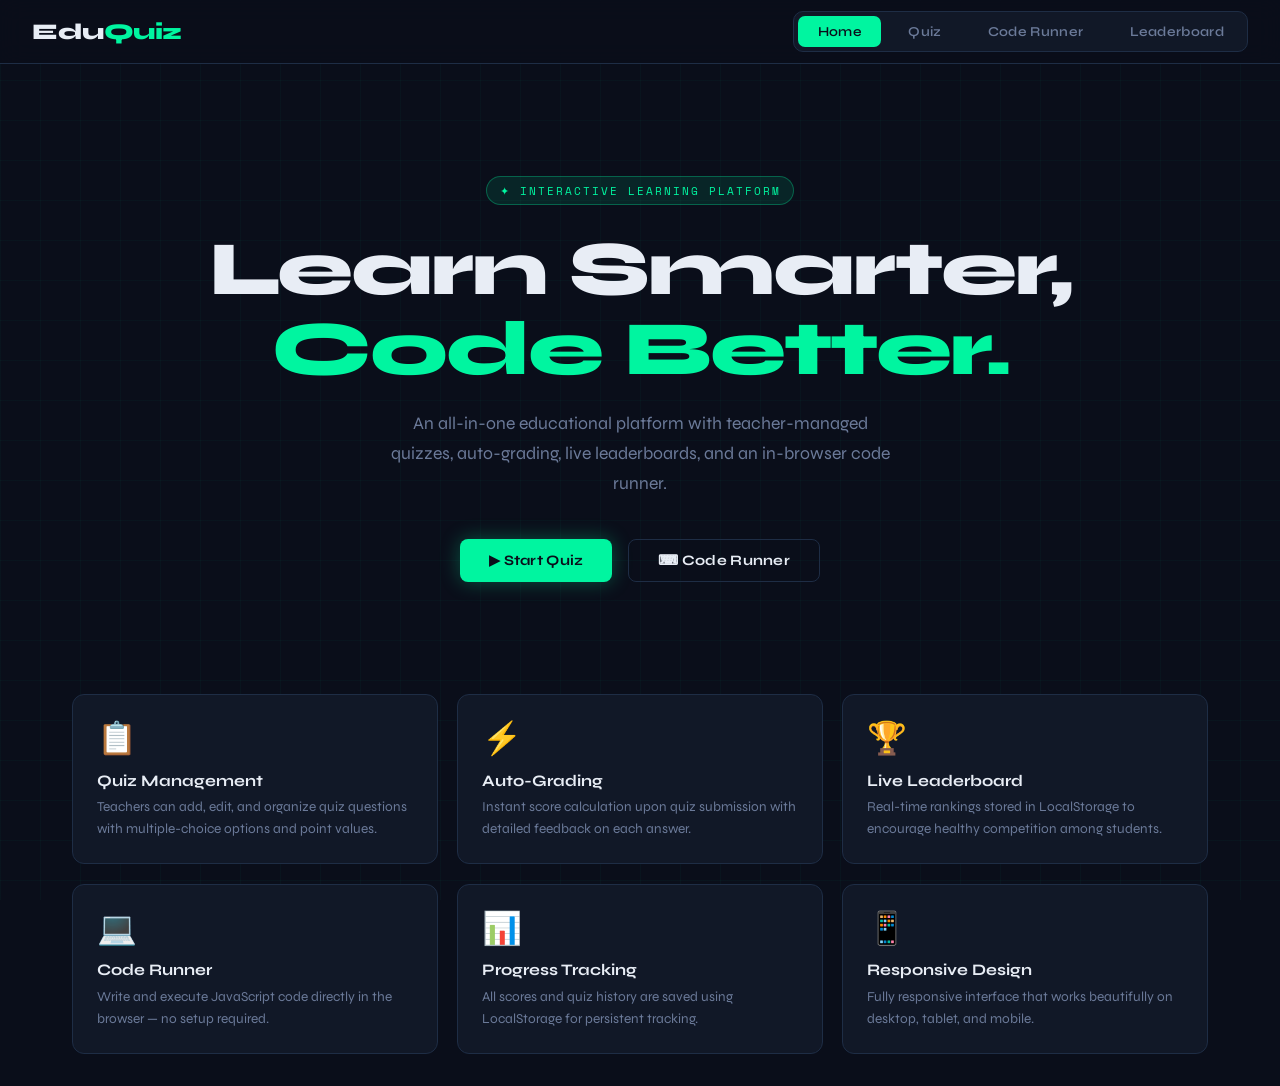
==== index.html @ ec5b60bb "Add files via upload" ====
<!DOCTYPE html>
<html lang="en">
<head>
<meta charset="UTF-8">
<meta name="viewport" content="width=device-width, initial-scale=1.0">
<title>EduQuiz — Quiz & Code Learning Platform</title>
<link href="https://fonts.googleapis.com/css2?family=Space+Mono:wght@400;700&family=Syne:wght@400;600;700;800&display=swap" rel="stylesheet">
<style>
  :root {
    --bg: #0a0e1a;
    --surface: #111827;
    --surface2: #1a2235;
    --accent: #00f5a0;
    --accent2: #00d9f5;
    --accent3: #f5a000;
    --danger: #f54b00;
    --text: #e8edf5;
    --text-muted: #6b7a99;
    --border: #1e2d45;
    --glow: 0 0 30px rgba(0,245,160,0.15);
    --radius: 12px;
  }

  * { margin: 0; padding: 0; box-sizing: border-box; }

  body {
    font-family: 'Syne', sans-serif;
    background: var(--bg);
    color: var(--text);
    min-height: 100vh;
    overflow-x: hidden;
  }

  /* ===== BACKGROUND GRID ===== */
  body::before {
    content: '';
    position: fixed;
    inset: 0;
    background-image:
      linear-gradient(rgba(0,245,160,0.03) 1px, transparent 1px),
      linear-gradient(90deg, rgba(0,245,160,0.03) 1px, transparent 1px);
    background-size: 40px 40px;
    pointer-events: none;
    z-index: 0;
  }

  /* ===== NAVBAR ===== */
  nav {
    position: sticky;
    top: 0;
    z-index: 100;
    background: rgba(10,14,26,0.9);
    backdrop-filter: blur(12px);
    border-bottom: 1px solid var(--border);
    padding: 0 2rem;
    display: flex;
    align-items: center;
    justify-content: space-between;
    height: 64px;
  }

  .logo {
    font-size: 1.4rem;
    font-weight: 800;
    letter-spacing: -0.5px;
  }
  .logo span { color: var(--accent); }

  .nav-tabs {
    display: flex;
    gap: 0.5rem;
    background: var(--surface);
    padding: 4px;
    border-radius: 10px;
    border: 1px solid var(--border);
  }

  .nav-tab {
    padding: 0.45rem 1.2rem;
    border-radius: 7px;
    border: none;
    background: transparent;
    color: var(--text-muted);
    font-family: 'Syne', sans-serif;
    font-weight: 600;
    font-size: 0.85rem;
    cursor: pointer;
    transition: all 0.2s;
    letter-spacing: 0.3px;
  }

  .nav-tab.active {
    background: var(--accent);
    color: #0a0e1a;
  }

  .nav-tab:hover:not(.active) { color: var(--text); background: var(--border); }

  /* ===== PAGES ===== */
  .page { display: none; padding: 2rem; max-width: 1200px; margin: 0 auto; position: relative; z-index: 1; }
  .page.active { display: block; }

  /* ===== HERO ===== */
  .hero {
    text-align: center;
    padding: 5rem 1rem 4rem;
  }

  .hero-badge {
    display: inline-block;
    background: rgba(0,245,160,0.1);
    border: 1px solid rgba(0,245,160,0.3);
    color: var(--accent);
    font-family: 'Space Mono', monospace;
    font-size: 0.7rem;
    padding: 0.3rem 0.8rem;
    border-radius: 20px;
    letter-spacing: 2px;
    margin-bottom: 1.5rem;
    text-transform: uppercase;
  }

  .hero h1 {
    font-size: clamp(2.5rem, 6vw, 5rem);
    font-weight: 800;
    line-height: 1.05;
    letter-spacing: -2px;
    margin-bottom: 1.2rem;
  }

  .hero h1 .line2 { color: var(--accent); }

  .hero p {
    color: var(--text-muted);
    font-size: 1.1rem;
    max-width: 520px;
    margin: 0 auto 2.5rem;
    line-height: 1.7;
  }

  .hero-buttons {
    display: flex;
    gap: 1rem;
    justify-content: center;
    flex-wrap: wrap;
  }

  .btn {
    padding: 0.75rem 1.8rem;
    border-radius: 8px;
    font-family: 'Syne', sans-serif;
    font-weight: 700;
    font-size: 0.9rem;
    cursor: pointer;
    border: none;
    transition: all 0.2s;
    letter-spacing: 0.3px;
  }

  .btn-primary {
    background: var(--accent);
    color: #0a0e1a;
    box-shadow: 0 0 20px rgba(0,245,160,0.3);
  }
  .btn-primary:hover { transform: translateY(-2px); box-shadow: 0 0 30px rgba(0,245,160,0.5); }

  .btn-outline {
    background: transparent;
    color: var(--text);
    border: 1px solid var(--border);
  }
  .btn-outline:hover { border-color: var(--accent); color: var(--accent); }

  .btn-danger {
    background: var(--danger);
    color: white;
  }
  .btn-danger:hover { opacity: 0.85; transform: translateY(-1px); }

  .btn-secondary {
    background: var(--surface2);
    color: var(--text);
    border: 1px solid var(--border);
  }
  .btn-secondary:hover { border-color: var(--accent2); color: var(--accent2); }

  /* ===== FEATURE CARDS ===== */
  .feature-grid {
    display: grid;
    grid-template-columns: repeat(auto-fit, minmax(280px, 1fr));
    gap: 1.2rem;
    margin-top: 3rem;
  }

  .feature-card {
    background: var(--surface);
    border: 1px solid var(--border);
    border-radius: var(--radius);
    padding: 1.5rem;
    transition: all 0.3s;
    position: relative;
    overflow: hidden;
  }

  .feature-card::before {
    content: '';
    position: absolute;
    top: 0; left: 0; right: 0;
    height: 2px;
    background: linear-gradient(90deg, var(--accent), var(--accent2));
    opacity: 0;
    transition: opacity 0.3s;
  }

  .feature-card:hover { border-color: rgba(0,245,160,0.3); transform: translateY(-3px); }
  .feature-card:hover::before { opacity: 1; }

  .feature-icon {
    font-size: 2rem;
    margin-bottom: 0.8rem;
    display: block;
  }

  .feature-card h3 { font-size: 1rem; font-weight: 700; margin-bottom: 0.4rem; }
  .feature-card p { color: var(--text-muted); font-size: 0.85rem; line-height: 1.6; }

  /* ===== SECTION HEADER ===== */
  .section-header {
    display: flex;
    align-items: center;
    justify-content: space-between;
    margin-bottom: 1.5rem;
    padding-bottom: 1rem;
    border-bottom: 1px solid var(--border);
    flex-wrap: gap;
    gap: 1rem;
  }

  .section-title {
    font-size: 1.5rem;
    font-weight: 800;
    letter-spacing: -0.5px;
  }
  .section-title span { color: var(--accent); }

  /* ===== QUIZ MODULE ===== */
  #quizPage { animation: fadeIn 0.3s ease; }

  .quiz-layout {
    display: grid;
    grid-template-columns: 1fr 300px;
    gap: 1.5rem;
    align-items: start;
  }

  @media (max-width: 768px) { .quiz-layout { grid-template-columns: 1fr; } }

  /* Teacher Panel */
  .panel {
    background: var(--surface);
    border: 1px solid var(--border);
    border-radius: var(--radius);
    overflow: hidden;
  }

  .panel-header {
    background: var(--surface2);
    padding: 0.9rem 1.2rem;
    border-bottom: 1px solid var(--border);
    display: flex;
    align-items: center;
    gap: 0.5rem;
    font-weight: 700;
    font-size: 0.9rem;
  }

  .panel-dot {
    width: 8px; height: 8px; border-radius: 50%;
    background: var(--accent);
    box-shadow: 0 0 8px var(--accent);
  }

  .panel-body { padding: 1.2rem; }

  .form-group { margin-bottom: 1rem; }
  .form-group label {
    display: block;
    font-size: 0.78rem;
    color: var(--text-muted);
    margin-bottom: 0.35rem;
    text-transform: uppercase;
    letter-spacing: 0.5px;
    font-weight: 700;
  }

  .form-control {
    width: 100%;
    background: var(--bg);
    border: 1px solid var(--border);
    border-radius: 8px;
    padding: 0.6rem 0.8rem;
    color: var(--text);
    font-family: 'Syne', sans-serif;
    font-size: 0.88rem;
    transition: border-color 0.2s;
    outline: none;
  }

  .form-control:focus { border-color: var(--accent); }
  .form-control::placeholder { color: var(--text-muted); }

  select.form-control { cursor: pointer; }

  .options-row {
    display: grid;
    grid-template-columns: 1fr 1fr;
    gap: 0.5rem;
    margin-bottom: 1rem;
  }

  /* Quiz Area */
  .quiz-start-screen {
    background: var(--surface);
    border: 1px solid var(--border);
    border-radius: var(--radius);
    padding: 3rem 2rem;
    text-align: center;
  }

  .quiz-start-screen h2 { font-size: 1.6rem; font-weight: 800; margin-bottom: 0.5rem; }
  .quiz-start-screen p { color: var(--text-muted); margin-bottom: 1.5rem; font-size: 0.9rem; }

  .student-setup {
    max-width: 340px;
    margin: 0 auto;
  }

  .quiz-container { display: none; }
  .quiz-container.active { display: block; }

  .quiz-progress-bar {
    background: var(--surface2);
    height: 4px;
    border-radius: 2px;
    margin-bottom: 1.5rem;
    overflow: hidden;
  }

  .quiz-progress-fill {
    height: 100%;
    background: linear-gradient(90deg, var(--accent), var(--accent2));
    transition: width 0.4s ease;
    border-radius: 2px;
  }

  .question-card {
    background: var(--surface);
    border: 1px solid var(--border);
    border-radius: var(--radius);
    padding: 1.5rem;
    margin-bottom: 1rem;
  }

  .question-meta {
    display: flex;
    justify-content: space-between;
    align-items: center;
    margin-bottom: 1rem;
  }

  .q-number {
    font-family: 'Space Mono', monospace;
    font-size: 0.75rem;
    color: var(--accent);
    background: rgba(0,245,160,0.1);
    border: 1px solid rgba(0,245,160,0.2);
    padding: 0.2rem 0.6rem;
    border-radius: 20px;
  }

  .q-points {
    font-family: 'Space Mono', monospace;
    font-size: 0.75rem;
    color: var(--accent3);
  }

  .question-text {
    font-size: 1.1rem;
    font-weight: 600;
    margin-bottom: 1.2rem;
    line-height: 1.5;
  }

  .options-list { display: flex; flex-direction: column; gap: 0.6rem; }

  .option-btn {
    display: flex;
    align-items: center;
    gap: 0.8rem;
    padding: 0.75rem 1rem;
    background: var(--bg);
    border: 1px solid var(--border);
    border-radius: 8px;
    cursor: pointer;
    transition: all 0.2s;
    text-align: left;
    width: 100%;
    color: var(--text);
    font-family: 'Syne', sans-serif;
    font-size: 0.9rem;
  }

  .option-btn:hover { border-color: var(--accent2); background: rgba(0,217,245,0.05); }
  .option-btn.selected { border-color: var(--accent); background: rgba(0,245,160,0.08); color: var(--accent); }
  .option-btn.correct { border-color: var(--accent); background: rgba(0,245,160,0.15); }
  .option-btn.wrong { border-color: var(--danger); background: rgba(245,75,0,0.1); color: var(--danger); }

  .option-letter {
    width: 26px; height: 26px;
    border-radius: 6px;
    background: var(--surface2);
    display: flex;
    align-items: center;
    justify-content: center;
    font-family: 'Space Mono', monospace;
    font-size: 0.75rem;
    font-weight: 700;
    flex-shrink: 0;
  }

  .quiz-footer {
    display: flex;
    justify-content: space-between;
    align-items: center;
    margin-top: 1.5rem;
    flex-wrap: wrap;
    gap: 0.5rem;
  }

  /* Results */
  .results-card {
    background: var(--surface);
    border: 1px solid var(--border);
    border-radius: var(--radius);
    padding: 2rem;
    text-align: center;
    display: none;
  }

  .results-card.active { display: block; }

  .score-circle {
    width: 120px; height: 120px;
    border-radius: 50%;
    border: 3px solid var(--accent);
    display: flex;
    flex-direction: column;
    align-items: center;
    justify-content: center;
    margin: 1rem auto 1.5rem;
    background: rgba(0,245,160,0.05);
    box-shadow: 0 0 30px rgba(0,245,160,0.2);
  }

  .score-number {
    font-family: 'Space Mono', monospace;
    font-size: 2rem;
    font-weight: 700;
    color: var(--accent);
  }

  .score-label { font-size: 0.7rem; color: var(--text-muted); margin-top: -4px; }

  /* ===== LEADERBOARD ===== */
  .leaderboard-table {
    width: 100%;
    border-collapse: collapse;
  }

  .leaderboard-table th {
    font-family: 'Space Mono', monospace;
    font-size: 0.7rem;
    color: var(--text-muted);
    text-transform: uppercase;
    letter-spacing: 1px;
    padding: 0.6rem 0.8rem;
    text-align: left;
    border-bottom: 1px solid var(--border);
  }

  .leaderboard-table td {
    padding: 0.7rem 0.8rem;
    font-size: 0.88rem;
    border-bottom: 1px solid rgba(30,45,69,0.5);
  }

  .leaderboard-table tr:last-child td { border-bottom: none; }
  .leaderboard-table tr:hover td { background: rgba(0,245,160,0.03); }

  .rank-badge {
    display: inline-flex;
    align-items: center;
    justify-content: center;
    width: 24px; height: 24px;
    border-radius: 6px;
    font-family: 'Space Mono', monospace;
    font-size: 0.72rem;
    font-weight: 700;
  }

  .rank-1 { background: rgba(245,160,0,0.2); color: var(--accent3); }
  .rank-2 { background: rgba(200,200,220,0.15); color: #aab; }
  .rank-3 { background: rgba(160,100,60,0.2); color: #c87; }
  .rank-other { background: var(--surface2); color: var(--text-muted); }

  .score-pill {
    background: rgba(0,245,160,0.1);
    color: var(--accent);
    font-family: 'Space Mono', monospace;
    font-size: 0.78rem;
    padding: 0.15rem 0.5rem;
    border-radius: 20px;
    border: 1px solid rgba(0,245,160,0.2);
  }

  /* ===== CODE MODULE ===== */
  #codePage { animation: fadeIn 0.3s ease; }

  .code-layout {
    display: grid;
    grid-template-columns: 1fr 1fr;
    gap: 1.2rem;
  }

  @media (max-width: 768px) { .code-layout { grid-template-columns: 1fr; } }

  .code-editor-wrap {
    position: relative;
  }

  .editor-toolbar {
    background: var(--surface2);
    border: 1px solid var(--border);
    border-bottom: none;
    border-radius: var(--radius) var(--radius) 0 0;
    padding: 0.6rem 1rem;
    display: flex;
    align-items: center;
    justify-content: space-between;
    gap: 0.5rem;
  }

  .editor-dots {
    display: flex;
    gap: 5px;
  }

  .editor-dot {
    width: 10px; height: 10px;
    border-radius: 50%;
  }
  .dot-r { background: #f54b4b; }
  .dot-y { background: #f5c842; }
  .dot-g { background: #42f57e; }

  .lang-select {
    background: var(--bg);
    border: 1px solid var(--border);
    border-radius: 6px;
    color: var(--text);
    font-family: 'Space Mono', monospace;
    font-size: 0.75rem;
    padding: 0.25rem 0.5rem;
    cursor: pointer;
    outline: none;
  }

  #codeInput {
    width: 100%;
    background: #080c18;
    border: 1px solid var(--border);
    border-top: none;
    border-radius: 0 0 var(--radius) var(--radius);
    color: #a8d8a8;
    font-family: 'Space Mono', monospace;
    font-size: 0.85rem;
    line-height: 1.7;
    padding: 1.2rem;
    resize: none;
    height: 380px;
    outline: none;
    transition: border-color 0.2s;
    tab-size: 2;
  }

  #codeInput:focus { border-color: var(--accent); }

  .output-panel {
    display: flex;
    flex-direction: column;
  }

  .output-header {
    background: var(--surface2);
    border: 1px solid var(--border);
    border-bottom: none;
    border-radius: var(--radius) var(--radius) 0 0;
    padding: 0.6rem 1rem;
    display: flex;
    align-items: center;
    justify-content: space-between;
    font-size: 0.82rem;
    font-weight: 700;
  }

  .output-status {
    font-family: 'Space Mono', monospace;
    font-size: 0.72rem;
    color: var(--text-muted);
  }

  .output-status.success { color: var(--accent); }
  .output-status.error { color: var(--danger); }

  #codeOutput {
    flex: 1;
    background: #080c18;
    border: 1px solid var(--border);
    border-top: none;
    border-radius: 0 0 var(--radius) var(--radius);
    padding: 1.2rem;
    font-family: 'Space Mono', monospace;
    font-size: 0.83rem;
    line-height: 1.7;
    color: var(--text);
    min-height: 380px;
    overflow-y: auto;
    white-space: pre-wrap;
    word-break: break-word;
  }

  .output-placeholder {
    color: var(--text-muted);
    font-style: italic;
  }

  .output-success { color: #a8d8a8; }
  .output-error { color: #f59090; }

  .code-actions {
    display: flex;
    gap: 0.7rem;
    margin-top: 1rem;
    flex-wrap: wrap;
  }

  .btn-run {
    background: linear-gradient(135deg, var(--accent), var(--accent2));
    color: #0a0e1a;
    font-weight: 700;
    padding: 0.7rem 1.5rem;
    border: none;
    border-radius: 8px;
    font-family: 'Syne', sans-serif;
    font-size: 0.9rem;
    cursor: pointer;
    transition: all 0.2s;
    display: flex;
    align-items: center;
    gap: 0.4rem;
  }
  .btn-run:hover { transform: translateY(-2px); box-shadow: 0 4px 20px rgba(0,245,160,0.3); }

  /* Snippets */
  .snippets-bar {
    display: flex;
    gap: 0.5rem;
    flex-wrap: wrap;
    margin-bottom: 1rem;
  }

  .snippet-btn {
    background: var(--surface);
    border: 1px solid var(--border);
    color: var(--text-muted);
    font-family: 'Space Mono', monospace;
    font-size: 0.72rem;
    padding: 0.3rem 0.7rem;
    border-radius: 20px;
    cursor: pointer;
    transition: all 0.2s;
  }
  .snippet-btn:hover { border-color: var(--accent2); color: var(--accent2); }

  /* ===== TOAST ===== */
  .toast {
    position: fixed;
    bottom: 1.5rem;
    right: 1.5rem;
    background: var(--surface2);
    border: 1px solid var(--border);
    border-radius: 10px;
    padding: 0.8rem 1.2rem;
    font-size: 0.88rem;
    z-index: 999;
    transform: translateY(80px);
    opacity: 0;
    transition: all 0.3s;
    display: flex;
    align-items: center;
    gap: 0.5rem;
    max-width: 320px;
  }

  .toast.show { transform: translateY(0); opacity: 1; }
  .toast.success { border-color: var(--accent); }
  .toast.error { border-color: var(--danger); }

  /* ===== EMPTY STATE ===== */
  .empty-state {
    text-align: center;
    padding: 2.5rem 1rem;
    color: var(--text-muted);
  }
  .empty-state .emoji { font-size: 2.5rem; margin-bottom: 0.5rem; display: block; }
  .empty-state p { font-size: 0.88rem; }

  /* ===== ANIMATIONS ===== */
  @keyframes fadeIn {
    from { opacity: 0; transform: translateY(10px); }
    to { opacity: 1; transform: translateY(0); }
  }

  @keyframes pulse-glow {
    0%, 100% { box-shadow: 0 0 10px rgba(0,245,160,0.2); }
    50% { box-shadow: 0 0 25px rgba(0,245,160,0.5); }
  }

  .pulse { animation: pulse-glow 2s ease-in-out infinite; }

  /* ===== SCROLLBAR ===== */
  ::-webkit-scrollbar { width: 5px; height: 5px; }
  ::-webkit-scrollbar-track { background: var(--bg); }
  ::-webkit-scrollbar-thumb { background: var(--border); border-radius: 3px; }
  ::-webkit-scrollbar-thumb:hover { background: var(--text-muted); }

  /* Utility */
  .mt-1 { margin-top: 0.5rem; }
  .mt-2 { margin-top: 1rem; }
  .full-width { width: 100%; }
  .text-muted { color: var(--text-muted); font-size: 0.85rem; }
  .tag {
    display: inline-block;
    background: rgba(0,245,160,0.1);
    border: 1px solid rgba(0,245,160,0.2);
    color: var(--accent);
    font-size: 0.72rem;
    padding: 0.1rem 0.5rem;
    border-radius: 4px;
    font-family: 'Space Mono', monospace;
  }
</style>
</head>
<body>

<!-- NAVBAR -->
<nav>
  <div class="logo">Edu<span>Quiz</span></div>
  <div class="nav-tabs">
    <button class="nav-tab active" onclick="showPage('home')">Home</button>
    <button class="nav-tab" onclick="showPage('quiz')">Quiz</button>
    <button class="nav-tab" onclick="showPage('code')">Code Runner</button>
    <button class="nav-tab" onclick="showPage('leaderboard')">Leaderboard</button>
  </div>
</nav>

<!-- HOME PAGE -->
<div id="homePage" class="page active">
  <div class="hero">
    <div class="hero-badge">✦ Interactive Learning Platform</div>
    <h1>
      Learn Smarter,<br>
      <span class="line2">Code Better.</span>
    </h1>
    <p>An all-in-one educational platform with teacher-managed quizzes, auto-grading, live leaderboards, and an in-browser code runner.</p>
    <div class="hero-buttons">
      <button class="btn btn-primary" onclick="showPage('quiz')">▶ Start Quiz</button>
      <button class="btn btn-outline" onclick="showPage('code')">⌨ Code Runner</button>
    </div>
  </div>

  <div class="feature-grid">
    <div class="feature-card">
      <span class="feature-icon">📋</span>
      <h3>Quiz Management</h3>
      <p>Teachers can add, edit, and organize quiz questions with multiple-choice options and point values.</p>
    </div>
    <div class="feature-card">
      <span class="feature-icon">⚡</span>
      <h3>Auto-Grading</h3>
      <p>Instant score calculation upon quiz submission with detailed feedback on each answer.</p>
    </div>
    <div class="feature-card">
      <span class="feature-icon">🏆</span>
      <h3>Live Leaderboard</h3>
      <p>Real-time rankings stored in LocalStorage to encourage healthy competition among students.</p>
    </div>
    <div class="feature-card">
      <span class="feature-icon">💻</span>
      <h3>Code Runner</h3>
      <p>Write and execute JavaScript code directly in the browser — no setup required.</p>
    </div>
    <div class="feature-card">
      <span class="feature-icon">📊</span>
      <h3>Progress Tracking</h3>
      <p>All scores and quiz history are saved using LocalStorage for persistent tracking.</p>
    </div>
    <div class="feature-card">
      <span class="feature-icon">📱</span>
      <h3>Responsive Design</h3>
      <p>Fully responsive interface that works beautifully on desktop, tablet, and mobile.</p>
    </div>
  </div>
</div>

<!-- QUIZ PAGE -->
<div id="quizPage" class="page">
  <div class="section-header">
    <div class="section-title">Quiz <span>Module</span></div>
    <span class="tag" id="questionCountTag">0 questions</span>
  </div>

  <div class="quiz-layout">
    <!-- Left: Quiz Area -->
    <div>
      <!-- Start Screen -->
      <div class="quiz-start-screen" id="quizStartScreen">
        <div style="font-size:3rem;margin-bottom:1rem;">🎯</div>
        <h2>Ready to Test Your Knowledge?</h2>
        <p>Enter your name and start the quiz. Your score will be saved to the leaderboard.</p>
        <div class="student-setup">
          <div class="form-group">
            <label>Your Name</label>
            <input type="text" class="form-control" id="studentName" placeholder="Enter your name...">
          </div>
          <button class="btn btn-primary full-width" onclick="startQuiz()">Start Quiz</button>
          <p class="text-muted mt-1" id="noQuestionsMsg" style="display:none;color:#f59090">⚠ No questions yet. Add some questions first!</p>
        </div>
      </div>

      <!-- Quiz Area -->
      <div class="quiz-container" id="quizContainer">
        <div class="quiz-progress-bar">
          <div class="quiz-progress-fill" id="progressFill" style="width:0%"></div>
        </div>
        <div id="questionsArea"></div>
        <div class="quiz-footer">
          <span class="text-muted" id="quizCounterText">Question 1 of 1</span>
          <div style="display:flex;gap:0.5rem">
            <button class="btn btn-secondary" onclick="prevQuestion()" id="prevBtn" style="display:none">← Prev</button>
            <button class="btn btn-primary" onclick="nextQuestion()" id="nextBtn">Next →</button>
            <button class="btn btn-primary" onclick="submitQuiz()" id="submitBtn" style="display:none">Submit Quiz ✓</button>
          </div>
        </div>
      </div>

      <!-- Results -->
      <div class="results-card" id="resultsCard">
        <div style="font-size:2rem;margin-bottom:0.5rem">🎉</div>
        <h2 style="font-size:1.4rem;font-weight:800;margin-bottom:0.3rem">Quiz Completed!</h2>
        <p class="text-muted" id="resultStudentName"></p>
        <div class="score-circle pulse">
          <span class="score-number" id="scorePercent">0%</span>
          <span class="score-label">SCORE</span>
        </div>
        <p id="scoreDetail" style="font-size:0.95rem;margin-bottom:1.5rem;color:var(--text-muted)"></p>
        <p id="scoreFeedback" style="font-weight:700;margin-bottom:1.5rem;font-size:1rem"></p>
        <div style="display:flex;gap:0.7rem;justify-content:center;flex-wrap:wrap">
          <button class="btn btn-primary" onclick="retakeQuiz()">Retake Quiz</button>
          <button class="btn btn-outline" onclick="showPage('leaderboard')">View Leaderboard</button>
        </div>
      </div>
    </div>

    <!-- Right: Teacher Panel -->
    <div>
      <div class="panel">
        <div class="panel-header">
          <div class="panel-dot"></div>
          Teacher Panel
        </div>
        <div class="panel-body">
          <div class="form-group">
            <label>Question</label>
            <textarea class="form-control" id="questionInput" rows="3" placeholder="Type your question here..."></textarea>
          </div>
          <div class="options-row">
            <div class="form-group" style="margin-bottom:0">
              <label>Option A</label>
              <input type="text" class="form-control" id="optA" placeholder="Option A">
            </div>
            <div class="form-group" style="margin-bottom:0">
              <label>Option B</label>
              <input type="text" class="form-control" id="optB" placeholder="Option B">
            </div>
            <div class="form-group" style="margin-bottom:0">
              <label>Option C</label>
              <input type="text" class="form-control" id="optC" placeholder="Option C">
            </div>
            <div class="form-group" style="margin-bottom:0">
              <label>Option D</label>
              <input type="text" class="form-control" id="optD" placeholder="Option D">
            </div>
          </div>
          <div class="form-group">
            <label>Correct Answer</label>
            <select class="form-control" id="correctAns">
              <option value="A">A</option>
              <option value="B">B</option>
              <option value="C">C</option>
              <option value="D">D</option>
            </select>
          </div>
          <div class="form-group">
            <label>Points</label>
            <input type="number" class="form-control" id="pointsInput" value="10" min="1" max="100">
          </div>
          <button class="btn btn-primary full-width" onclick="addQuestion()">+ Add Question</button>

          <!-- Questions List -->
          <div id="questionsList" class="mt-2"></div>
        </div>
      </div>
    </div>
  </div>
</div>

<!-- CODE PAGE -->
<div id="codePage" class="page">
  <div class="section-header">
    <div class="section-title">Code <span>Runner</span></div>
    <span class="tag">JavaScript</span>
  </div>

  <div class="snippets-bar">
    <span style="font-size:0.75rem;color:var(--text-muted);margin-right:0.3rem;align-self:center">Quick Start:</span>
    <button class="snippet-btn" onclick="loadSnippet('hello')">Hello World</button>
    <button class="snippet-btn" onclick="loadSnippet('loop')">For Loop</button>
    <button class="snippet-btn" onclick="loadSnippet('array')">Array Methods</button>
    <button class="snippet-btn" onclick="loadSnippet('function')">Functions</button>
    <button class="snippet-btn" onclick="loadSnippet('object')">Objects</button>
    <button class="snippet-btn" onclick="loadSnippet('class')">Classes</button>
  </div>

  <div class="code-layout">
    <!-- Editor -->
    <div class="code-editor-wrap">
      <div class="editor-toolbar">
        <div class="editor-dots">
          <div class="editor-dot dot-r"></div>
          <div class="editor-dot dot-y"></div>
          <div class="editor-dot dot-g"></div>
        </div>
        <span style="font-family:'Space Mono',monospace;font-size:0.75rem;color:var(--text-muted)">script.js</span>
        <select class="lang-select" id="langSelect">
          <option value="js">JavaScript</option>
        </select>
      </div>
      <textarea id="codeInput" spellcheck="false" placeholder="// Write your JavaScript code here...
// Use console.log() to print output

console.log('Hello, World!');"></textarea>
      <div class="code-actions">
        <button class="btn-run" onclick="runCode()">
          ▶ Run Code
        </button>
        <button class="btn btn-secondary" onclick="clearCode()">Clear</button>
        <button class="btn btn-secondary" onclick="clearOutput()">Clear Output</button>
      </div>
    </div>

    <!-- Output -->
    <div class="output-panel">
      <div class="output-header">
        <span>Output</span>
        <span class="output-status" id="outputStatus">Ready</span>
      </div>
      <div id="codeOutput">
        <span class="output-placeholder">// Output will appear here after you click "Run Code"</span>
      </div>
    </div>
  </div>
</div>

<!-- LEADERBOARD PAGE -->
<div id="leaderboardPage" class="page">
  <div class="section-header">
    <div class="section-title">🏆 Leader<span>board</span></div>
    <button class="btn btn-danger" onclick="clearLeaderboard()" style="font-size:0.8rem;padding:0.4rem 0.9rem">Clear All</button>
  </div>

  <div class="panel">
    <div class="panel-header">
      <div class="panel-dot" style="background:var(--accent3);box-shadow:0 0 8px var(--accent3)"></div>
      Top Scores — All Time
    </div>
    <div class="panel-body" style="padding:0">
      <div id="leaderboardBody"></div>
    </div>
  </div>
</div>

<!-- TOAST -->
<div class="toast" id="toast"></div>

<script>
// ============================================================
//  STATE
// ============================================================
let questions = JSON.parse(localStorage.getItem('eq_questions') || '[]');
let leaderboard = JSON.parse(localStorage.getItem('eq_leaderboard') || '[]');
let currentQ = 0;
let userAnswers = {};
let quizStarted = false;
let studentName = '';

// ============================================================
//  NAVIGATION
// ============================================================
function showPage(page) {
  document.querySelectorAll('.page').forEach(p => p.classList.remove('active'));
  document.querySelectorAll('.nav-tab').forEach(t => t.classList.remove('active'));
  document.getElementById(page + 'Page').classList.add('active');
  const tabs = ['home','quiz','code','leaderboard'];
  const idx = tabs.indexOf(page);
  document.querySelectorAll('.nav-tab')[idx]?.classList.add('active');
  if (page === 'leaderboard') renderLeaderboard();
  if (page === 'quiz') renderQuestionsList();
}

// ============================================================
//  QUIZ - TEACHER
// ============================================================
function addQuestion() {
  const q = document.getElementById('questionInput').value.trim();
  const a = document.getElementById('optA').value.trim();
  const b = document.getElementById('optB').value.trim();
  const c = document.getElementById('optC').value.trim();
  const d = document.getElementById('optD').value.trim();
  const correct = document.getElementById('correctAns').value;
  const points = parseInt(document.getElementById('pointsInput').value) || 10;

  if (!q || !a || !b || !c || !d) { showToast('⚠ Please fill in all fields', 'error'); return; }

  const question = { id: Date.now(), q, options: { A:a, B:b, C:c, D:d }, correct, points };
  questions.push(question);
  saveQuestions();
  renderQuestionsList();
  clearTeacherForm();
  showToast('✓ Question added successfully!', 'success');
}

function deleteQuestion(id) {
  questions = questions.filter(q => q.id !== id);
  saveQuestions();
  renderQuestionsList();
  showToast('Question removed', 'error');
}

function saveQuestions() {
  localStorage.setItem('eq_questions', JSON.stringify(questions));
  document.getElementById('questionCountTag').textContent = questions.length + ' question' + (questions.length !== 1 ? 's' : '');
}

function clearTeacherForm() {
  ['questionInput','optA','optB','optC','optD'].forEach(id => document.getElementById(id).value = '');
  document.getElementById('pointsInput').value = '10';
}

function renderQuestionsList() {
  const el = document.getElementById('questionsList');
  document.getElementById('questionCountTag').textContent = questions.length + ' question' + (questions.length !== 1 ? 's' : '');
  if (!questions.length) {
    el.innerHTML = '<div class="empty-state"><span class="emoji">📝</span><p>No questions yet</p></div>';
    return;
  }
  el.innerHTML = questions.map((q, i) => `
    <div style="background:var(--bg);border:1px solid var(--border);border-radius:8px;padding:0.7rem 0.9rem;margin-top:0.5rem;display:flex;justify-content:space-between;align-items:flex-start;gap:0.5rem">
      <div style="flex:1;min-width:0">
        <div style="font-size:0.78rem;color:var(--accent);font-family:'Space Mono',monospace;margin-bottom:0.2rem">Q${i+1} • ${q.points}pts</div>
        <div style="font-size:0.83rem;white-space:nowrap;overflow:hidden;text-overflow:ellipsis">${q.q}</div>
        <div style="font-size:0.72rem;color:var(--text-muted);margin-top:0.2rem">Correct: ${q.options[q.correct]} (${q.correct})</div>
      </div>
      <button onclick="deleteQuestion(${q.id})" style="background:rgba(245,75,0,0.15);border:1px solid rgba(245,75,0,0.3);color:var(--danger);border-radius:6px;padding:0.2rem 0.5rem;cursor:pointer;font-size:0.75rem;flex-shrink:0">✕</button>
    </div>
  `).join('');
}

// ============================================================
//  QUIZ - STUDENT
// ============================================================
function startQuiz() {
  const name = document.getElementById('studentName').value.trim();
  if (!name) { showToast('Please enter your name', 'error'); return; }
  if (!questions.length) {
    document.getElementById('noQuestionsMsg').style.display = 'block';
    return;
  }
  studentName = name;
  currentQ = 0;
  userAnswers = {};
  document.getElementById('quizStartScreen').style.display = 'none';
  document.getElementById('quizContainer').classList.add('active');
  document.getElementById('resultsCard').classList.remove('active');
  renderQuestion();
}

function renderQuestion() {
  const q = questions[currentQ];
  const total = questions.length;
  const pct = ((currentQ + 1) / total) * 100;
  document.getElementById('progressFill').style.width = pct + '%';
  document.getElementById('quizCounterText').textContent = `Question ${currentQ + 1} of ${total}`;

  document.getElementById('prevBtn').style.display = currentQ > 0 ? 'inline-flex' : 'none';
  document.getElementById('nextBtn').style.display = currentQ < total - 1 ? 'inline-flex' : 'none';
  document.getElementById('submitBtn').style.display = currentQ === total - 1 ? 'inline-flex' : 'none';

  const letters = ['A','B','C','D'];
  document.getElementById('questionsArea').innerHTML = `
    <div class="question-card">
      <div class="question-meta">
        <span class="q-number">Q${currentQ + 1}</span>
        <span class="q-points">${q.points} pts</span>
      </div>
      <div class="question-text">${q.q}</div>
      <div class="options-list">
        ${letters.map(l => `
          <button class="option-btn ${userAnswers[currentQ] === l ? 'selected' : ''}"
            onclick="selectAnswer('${l}')">
            <span class="option-letter">${l}</span>
            ${q.options[l]}
          </button>
        `).join('')}
      </div>
    </div>
  `;
}

function selectAnswer(letter) {
  userAnswers[currentQ] = letter;
  renderQuestion();
}

function nextQuestion() {
  if (currentQ < questions.length - 1) { currentQ++; renderQuestion(); }
}

function prevQuestion() {
  if (currentQ > 0) { currentQ--; renderQuestion(); }
}

function submitQuiz() {
  let score = 0;
  let totalPoints = 0;
  let correct = 0;

  questions.forEach((q, i) => {
    totalPoints += q.points;
    if (userAnswers[i] === q.correct) { score += q.points; correct++; }
  });

  const pct = totalPoints > 0 ? Math.round((score / totalPoints) * 100) : 0;

  // Save to leaderboard
  const entry = { name: studentName, score, totalPoints, percent: pct, correct, total: questions.length, date: new Date().toLocaleDateString() };
  leaderboard.push(entry);
  leaderboard.sort((a, b) => b.percent - a.percent);
  localStorage.setItem('eq_leaderboard', JSON.stringify(leaderboard));

  // Show results
  document.getElementById('quizContainer').classList.remove('active');
  document.getElementById('resultsCard').classList.add('active');
  document.getElementById('scorePercent').textContent = pct + '%';
  document.getElementById('resultStudentName').textContent = studentName + '\'s Result';
  document.getElementById('scoreDetail').textContent = `${correct} / ${questions.length} correct • ${score} / ${totalPoints} points`;
  document.getElementById('scoreFeedback').textContent = pct >= 80 ? '🎉 Excellent work!' : pct >= 60 ? '👍 Good job!' : pct >= 40 ? '💪 Keep practicing!' : '📚 Study more and retry!';
  document.getElementById('scoreFeedback').style.color = pct >= 80 ? 'var(--accent)' : pct >= 60 ? 'var(--accent2)' : pct >= 40 ? 'var(--accent3)' : 'var(--danger)';
}

function retakeQuiz() {
  document.getElementById('quizStartScreen').style.display = 'block';
  document.getElementById('quizContainer').classList.remove('active');
  document.getElementById('resultsCard').classList.remove('active');
  document.getElementById('studentName').value = '';
}

//  LEADERBOARD ka code
function renderLeaderboard() {
  const el = document.getElementById('leaderboardBody');
  if (!leaderboard.length) {
    el.innerHTML = '<div class="empty-state"><span class="emoji">🏆</span><p>No scores yet. Take a quiz first!</p></div>';
    return;
  }
  el.innerHTML = `
    <table class="leaderboard-table">
      <thead>
        <tr>
          <th>#</th>
          <th>Student</th>
          <th>Score</th>
          <th>Points</th>
          <th>Date</th>
        </tr>
      </thead>
      <tbody>
        ${leaderboard.map((e, i) => `
          <tr>
            <td><span class="rank-badge ${i < 3 ? 'rank-' + (i+1) : 'rank-other'}">${i+1}</span></td>
            <td><strong>${e.name}</strong></td>
            <td><span class="score-pill">${e.percent}%</span></td>
            <td style="color:var(--text-muted);font-family:'Space Mono',monospace;font-size:0.8rem">${e.correct}/${e.total} correct</td>
            <td style="color:var(--text-muted);font-size:0.8rem">${e.date}</td>
          </tr>
        `).join('')}
      </tbody>
    </table>
  `;
}

function clearLeaderboard() {
  if (!confirm('Clear all leaderboard data?')) return;
  leaderboard = [];
  localStorage.removeItem('eq_leaderboard');
  renderLeaderboard();
  showToast('Leaderboard cleared', 'error');
}

//  CODE RUNNER
const snippets = {
  hello: `// Hello World Example\nconsole.log("Hello, World!");\nconsole.log("Welcome to EduQuiz Code Runner!");`,
  loop: `// For Loop Example\nfor (let i = 1; i <= 5; i++) {\n  console.log("Iteration: " + i);\n}\n\n// While Loop\nlet n = 10;\nwhile (n > 0) {\n  console.log("Countdown: " + n);\n  n -= 3;\n}`,
  array: `// Array Methods\nconst fruits = ["Apple", "Banana", "Mango", "Orange"];\n\nconsole.log("Original:", fruits);\nconsole.log("Length:", fruits.length);\n\n// map\nconst upper = fruits.map(f => f.toUpperCase());\nconsole.log("Uppercase:", upper);\n\n// filter\nconst long = fruits.filter(f => f.length > 5);\nconsole.log("Long names:", long);\n\n// find\nconst found = fruits.find(f => f.startsWith("M"));\nconsole.log("Starts with M:", found);`,
  function: `// Functions in JavaScript\n\n// Regular function\nfunction greet(name) {\n  return "Hello, " + name + "!";\n}\n\n// Arrow function\nconst add = (a, b) => a + b;\n\n// Function with default param\nconst power = (base, exp = 2) => Math.pow(base, exp);\n\nconsole.log(greet("Student"));\nconsole.log("3 + 7 =", add(3, 7));\nconsole.log("5^3 =", power(5, 3));\nconsole.log("4^2 =", power(4));`,
  object: `// Objects in JavaScript\n\nconst student = {\n  name: "Ali",\n  age: 21,\n  university: "Riphah International",\n  skills: ["HTML", "CSS", "JavaScript"],\n  greet() {\n    return \`Hi, I'm \${this.name} from \${this.university}\`;\n  }\n};\n\nconsole.log(student.name);\nconsole.log(student.skills);\nconsole.log(student.greet());\n\n// Object destructuring\nconst { name, age } = student;\nconsole.log(\`\${name} is \${age} years old\`);`,
  class: `// Classes in JavaScript\n\nclass Animal {\n  constructor(name, sound) {\n    this.name = name;\n    this.sound = sound;\n  }\n\n  speak() {\n    return \`\${this.name} says \${this.sound}!\`;\n  }\n}\n\nclass Dog extends Animal {\n  constructor(name) {\n    super(name, "Woof");\n  }\n\n  fetch(item) {\n    return \`\${this.name} fetched the \${item}!\`;\n  }\n}\n\nconst dog = new Dog("Buddy");\nconsole.log(dog.speak());\nconsole.log(dog.fetch("ball"));`
};

function loadSnippet(key) {
  document.getElementById('codeInput').value = snippets[key];
}

function runCode() {
  const code = document.getElementById('codeInput').value;
  const outputEl = document.getElementById('codeOutput');
  const statusEl = document.getElementById('outputStatus');
  const logs = [];
  const origConsole = { log: console.log, error: console.error, warn: console.warn };

  // Capture console output
  const capture = (...args) => logs.push(args.map(a => {
    if (typeof a === 'object' && a !== null) {
      try { return JSON.stringify(a, null, 2); } catch { return String(a); }
    }
    return String(a);
  }).join(' '));

  console.log = capture;
  console.warn = capture;
  console.error = capture;

  try {
    const fn = new Function(code);
    fn();
    console.log = origConsole.log;
    console.warn = origConsole.warn;
    console.error = origConsole.error;

    if (logs.length === 0) {
      outputEl.innerHTML = '<span class="output-success">// Code executed successfully (no output)</span>';
    } else {
      outputEl.innerHTML = '<span class="output-success">// ✓ Execution successful\n\n</span>' + logs.map(l => escapeHtml(l)).join('\n');
    }
    statusEl.textContent = '✓ Success';
    statusEl.className = 'output-status success';
    showToast('✓ Code executed successfully', 'success');
  } catch (err) {
    console.log = origConsole.log;
    console.warn = origConsole.warn;
    console.error = origConsole.error;
    outputEl.innerHTML = `<span class="output-error">// ✕ Error\n\n${escapeHtml(err.name)}: ${escapeHtml(err.message)}\n\n${err.stack ? escapeHtml(err.stack.split('\n').slice(1,3).join('\n')) : ''}</span>`;
    statusEl.textContent = '✕ Error';
    statusEl.className = 'output-status error';
    showToast('✕ ' + err.message, 'error');
  }
}

function escapeHtml(str) {
  return String(str).replace(/&/g,'&amp;').replace(/</g,'&lt;').replace(/>/g,'&gt;');
}

function clearCode() { document.getElementById('codeInput').value = ''; }
function clearOutput() {
  document.getElementById('codeOutput').innerHTML = '<span class="output-placeholder">// Output will appear here...</span>';
  document.getElementById('outputStatus').textContent = 'Ready';
  document.getElementById('outputStatus').className = 'output-status';
}

// Tab key in editor
document.addEventListener('DOMContentLoaded', () => {
  document.getElementById('codeInput').addEventListener('keydown', e => {
    if (e.key === 'Tab') {
      e.preventDefault();
      const s = e.target.selectionStart;
      e.target.value = e.target.value.substring(0, s) + '  ' + e.target.value.substring(e.target.selectionEnd);
      e.target.selectionStart = e.target.selectionEnd = s + 2;
    }
  });
  renderQuestionsList();
  saveQuestions();
});

//  TOAST
let toastTimer;
function showToast(msg, type = 'success') {
  const el = document.getElementById('toast');
  el.textContent = msg;
  el.className = `toast ${type} show`;
  clearTimeout(toastTimer);
  toastTimer = setTimeout(() => el.classList.remove('show'), 3000);
}
</script>
</body>
</html>
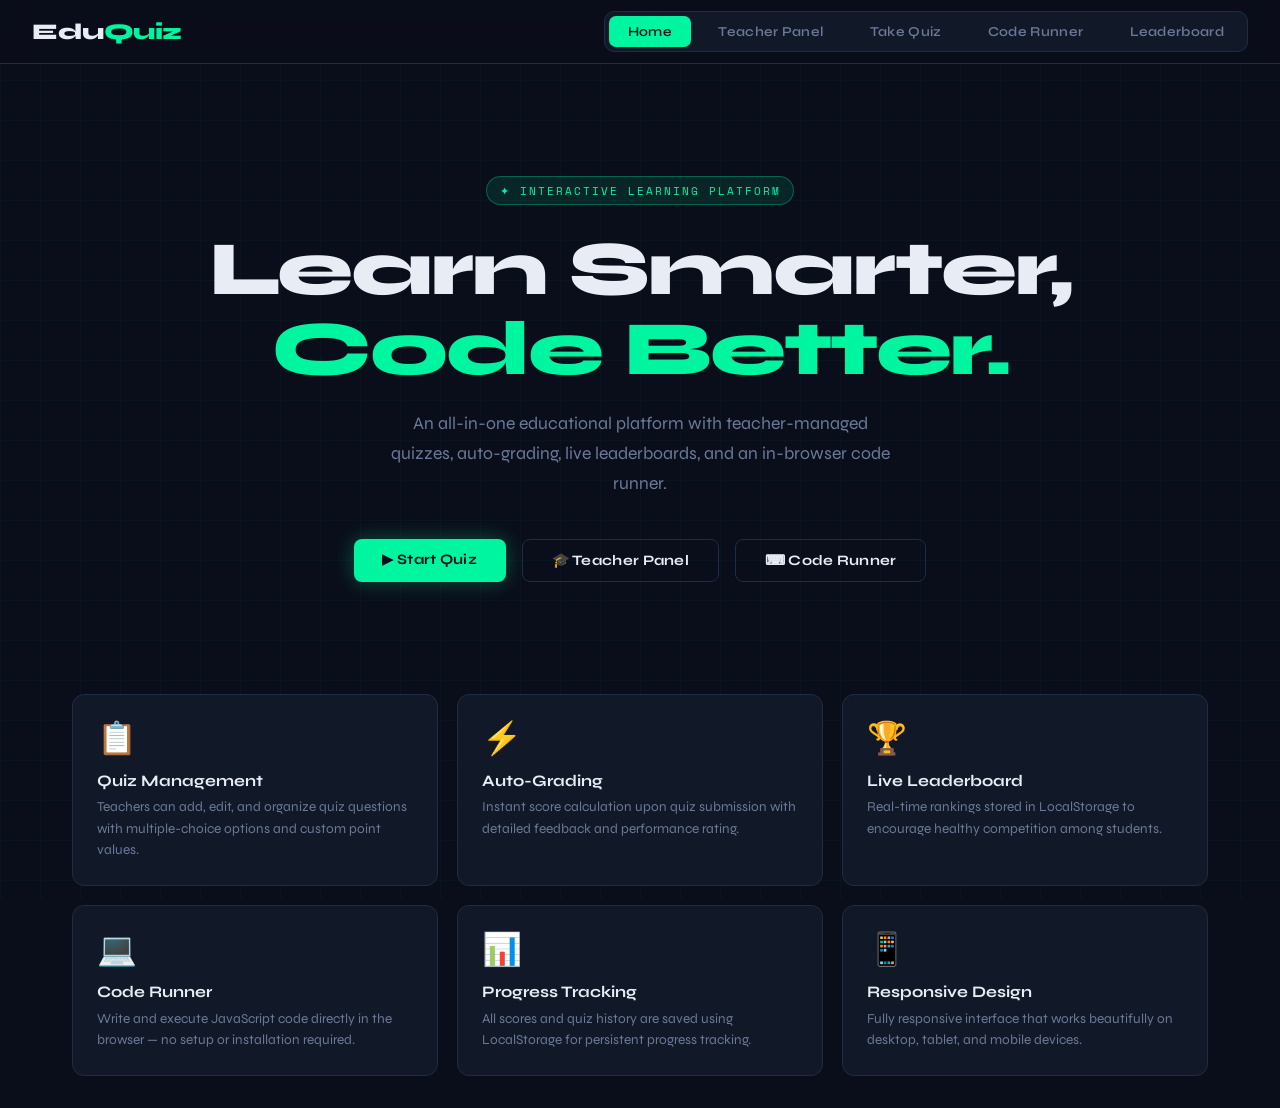
==== commit 4d217c37: "Add files via upload" ====
--- a/index.html
+++ b/index.html
@@ -1,1334 +1,86 @@
-<!DOCTYPE html>
-<html lang="en">
-<head>
-<meta charset="UTF-8">
-<meta name="viewport" content="width=device-width, initial-scale=1.0">
-<title>EduQuiz — Quiz & Code Learning Platform</title>
-<link href="https://fonts.googleapis.com/css2?family=Space+Mono:wght@400;700&family=Syne:wght@400;600;700;800&display=swap" rel="stylesheet">
-<style>
-  :root {
-    --bg: #0a0e1a;
-    --surface: #111827;
-    --surface2: #1a2235;
-    --accent: #00f5a0;
-    --accent2: #00d9f5;
-    --accent3: #f5a000;
-    --danger: #f54b00;
-    --text: #e8edf5;
-    --text-muted: #6b7a99;
-    --border: #1e2d45;
-    --glow: 0 0 30px rgba(0,245,160,0.15);
-    --radius: 12px;
-  }
-
-  * { margin: 0; padding: 0; box-sizing: border-box; }
-
-  body {
-    font-family: 'Syne', sans-serif;
-    background: var(--bg);
-    color: var(--text);
-    min-height: 100vh;
-    overflow-x: hidden;
-  }
-
-  /* ===== BACKGROUND GRID ===== */
-  body::before {
-    content: '';
-    position: fixed;
-    inset: 0;
-    background-image:
-      linear-gradient(rgba(0,245,160,0.03) 1px, transparent 1px),
-      linear-gradient(90deg, rgba(0,245,160,0.03) 1px, transparent 1px);
-    background-size: 40px 40px;
-    pointer-events: none;
-    z-index: 0;
-  }
-
-  /* ===== NAVBAR ===== */
-  nav {
-    position: sticky;
-    top: 0;
-    z-index: 100;
-    background: rgba(10,14,26,0.9);
-    backdrop-filter: blur(12px);
-    border-bottom: 1px solid var(--border);
-    padding: 0 2rem;
-    display: flex;
-    align-items: center;
-    justify-content: space-between;
-    height: 64px;
-  }
-
-  .logo {
-    font-size: 1.4rem;
-    font-weight: 800;
-    letter-spacing: -0.5px;
-  }
-  .logo span { color: var(--accent); }
-
-  .nav-tabs {
-    display: flex;
-    gap: 0.5rem;
-    background: var(--surface);
-    padding: 4px;
-    border-radius: 10px;
-    border: 1px solid var(--border);
-  }
-
-  .nav-tab {
-    padding: 0.45rem 1.2rem;
-    border-radius: 7px;
-    border: none;
-    background: transparent;
-    color: var(--text-muted);
-    font-family: 'Syne', sans-serif;
-    font-weight: 600;
-    font-size: 0.85rem;
-    cursor: pointer;
-    transition: all 0.2s;
-    letter-spacing: 0.3px;
-  }
-
-  .nav-tab.active {
-    background: var(--accent);
-    color: #0a0e1a;
-  }
-
-  .nav-tab:hover:not(.active) { color: var(--text); background: var(--border); }
-
-  /* ===== PAGES ===== */
-  .page { display: none; padding: 2rem; max-width: 1200px; margin: 0 auto; position: relative; z-index: 1; }
-  .page.active { display: block; }
-
-  /* ===== HERO ===== */
-  .hero {
-    text-align: center;
-    padding: 5rem 1rem 4rem;
-  }
-
-  .hero-badge {
-    display: inline-block;
-    background: rgba(0,245,160,0.1);
-    border: 1px solid rgba(0,245,160,0.3);
-    color: var(--accent);
-    font-family: 'Space Mono', monospace;
-    font-size: 0.7rem;
-    padding: 0.3rem 0.8rem;
-    border-radius: 20px;
-    letter-spacing: 2px;
-    margin-bottom: 1.5rem;
-    text-transform: uppercase;
-  }
-
-  .hero h1 {
-    font-size: clamp(2.5rem, 6vw, 5rem);
-    font-weight: 800;
-    line-height: 1.05;
-    letter-spacing: -2px;
-    margin-bottom: 1.2rem;
-  }
-
-  .hero h1 .line2 { color: var(--accent); }
-
-  .hero p {
-    color: var(--text-muted);
-    font-size: 1.1rem;
-    max-width: 520px;
-    margin: 0 auto 2.5rem;
-    line-height: 1.7;
-  }
-
-  .hero-buttons {
-    display: flex;
-    gap: 1rem;
-    justify-content: center;
-    flex-wrap: wrap;
-  }
-
-  .btn {
-    padding: 0.75rem 1.8rem;
-    border-radius: 8px;
-    font-family: 'Syne', sans-serif;
-    font-weight: 700;
-    font-size: 0.9rem;
-    cursor: pointer;
-    border: none;
-    transition: all 0.2s;
-    letter-spacing: 0.3px;
-  }
-
-  .btn-primary {
-    background: var(--accent);
-    color: #0a0e1a;
-    box-shadow: 0 0 20px rgba(0,245,160,0.3);
-  }
-  .btn-primary:hover { transform: translateY(-2px); box-shadow: 0 0 30px rgba(0,245,160,0.5); }
-
-  .btn-outline {
-    background: transparent;
-    color: var(--text);
-    border: 1px solid var(--border);
-  }
-  .btn-outline:hover { border-color: var(--accent); color: var(--accent); }
-
-  .btn-danger {
-    background: var(--danger);
-    color: white;
-  }
-  .btn-danger:hover { opacity: 0.85; transform: translateY(-1px); }
-
-  .btn-secondary {
-    background: var(--surface2);
-    color: var(--text);
-    border: 1px solid var(--border);
-  }
-  .btn-secondary:hover { border-color: var(--accent2); color: var(--accent2); }
-
-  /* ===== FEATURE CARDS ===== */
-  .feature-grid {
-    display: grid;
-    grid-template-columns: repeat(auto-fit, minmax(280px, 1fr));
-    gap: 1.2rem;
-    margin-top: 3rem;
-  }
-
-  .feature-card {
-    background: var(--surface);
-    border: 1px solid var(--border);
-    border-radius: var(--radius);
-    padding: 1.5rem;
-    transition: all 0.3s;
-    position: relative;
-    overflow: hidden;
-  }
-
-  .feature-card::before {
-    content: '';
-    position: absolute;
-    top: 0; left: 0; right: 0;
-    height: 2px;
-    background: linear-gradient(90deg, var(--accent), var(--accent2));
-    opacity: 0;
-    transition: opacity 0.3s;
-  }
-
-  .feature-card:hover { border-color: rgba(0,245,160,0.3); transform: translateY(-3px); }
-  .feature-card:hover::before { opacity: 1; }
-
-  .feature-icon {
-    font-size: 2rem;
-    margin-bottom: 0.8rem;
-    display: block;
-  }
-
-  .feature-card h3 { font-size: 1rem; font-weight: 700; margin-bottom: 0.4rem; }
-  .feature-card p { color: var(--text-muted); font-size: 0.85rem; line-height: 1.6; }
-
-  /* ===== SECTION HEADER ===== */
-  .section-header {
-    display: flex;
-    align-items: center;
-    justify-content: space-between;
-    margin-bottom: 1.5rem;
-    padding-bottom: 1rem;
-    border-bottom: 1px solid var(--border);
-    flex-wrap: gap;
-    gap: 1rem;
-  }
-
-  .section-title {
-    font-size: 1.5rem;
-    font-weight: 800;
-    letter-spacing: -0.5px;
-  }
-  .section-title span { color: var(--accent); }
-
-  /* ===== QUIZ MODULE ===== */
-  #quizPage { animation: fadeIn 0.3s ease; }
-
-  .quiz-layout {
-    display: grid;
-    grid-template-columns: 1fr 300px;
-    gap: 1.5rem;
-    align-items: start;
-  }
-
-  @media (max-width: 768px) { .quiz-layout { grid-template-columns: 1fr; } }
-
-  /* Teacher Panel */
-  .panel {
-    background: var(--surface);
-    border: 1px solid var(--border);
-    border-radius: var(--radius);
-    overflow: hidden;
-  }
-
-  .panel-header {
-    background: var(--surface2);
-    padding: 0.9rem 1.2rem;
-    border-bottom: 1px solid var(--border);
-    display: flex;
-    align-items: center;
-    gap: 0.5rem;
-    font-weight: 700;
-    font-size: 0.9rem;
-  }
-
-  .panel-dot {
-    width: 8px; height: 8px; border-radius: 50%;
-    background: var(--accent);
-    box-shadow: 0 0 8px var(--accent);
-  }
-
-  .panel-body { padding: 1.2rem; }
-
-  .form-group { margin-bottom: 1rem; }
-  .form-group label {
-    display: block;
-    font-size: 0.78rem;
-    color: var(--text-muted);
-    margin-bottom: 0.35rem;
-    text-transform: uppercase;
-    letter-spacing: 0.5px;
-    font-weight: 700;
-  }
-
-  .form-control {
-    width: 100%;
-    background: var(--bg);
-    border: 1px solid var(--border);
-    border-radius: 8px;
-    padding: 0.6rem 0.8rem;
-    color: var(--text);
-    font-family: 'Syne', sans-serif;
-    font-size: 0.88rem;
-    transition: border-color 0.2s;
-    outline: none;
-  }
-
-  .form-control:focus { border-color: var(--accent); }
-  .form-control::placeholder { color: var(--text-muted); }
-
-  select.form-control { cursor: pointer; }
-
-  .options-row {
-    display: grid;
-    grid-template-columns: 1fr 1fr;
-    gap: 0.5rem;
-    margin-bottom: 1rem;
-  }
-
-  /* Quiz Area */
-  .quiz-start-screen {
-    background: var(--surface);
-    border: 1px solid var(--border);
-    border-radius: var(--radius);
-    padding: 3rem 2rem;
-    text-align: center;
-  }
-
-  .quiz-start-screen h2 { font-size: 1.6rem; font-weight: 800; margin-bottom: 0.5rem; }
-  .quiz-start-screen p { color: var(--text-muted); margin-bottom: 1.5rem; font-size: 0.9rem; }
-
-  .student-setup {
-    max-width: 340px;
-    margin: 0 auto;
-  }
-
-  .quiz-container { display: none; }
-  .quiz-container.active { display: block; }
-
-  .quiz-progress-bar {
-    background: var(--surface2);
-    height: 4px;
-    border-radius: 2px;
-    margin-bottom: 1.5rem;
-    overflow: hidden;
-  }
-
-  .quiz-progress-fill {
-    height: 100%;
-    background: linear-gradient(90deg, var(--accent), var(--accent2));
-    transition: width 0.4s ease;
-    border-radius: 2px;
-  }
-
-  .question-card {
-    background: var(--surface);
-    border: 1px solid var(--border);
-    border-radius: var(--radius);
-    padding: 1.5rem;
-    margin-bottom: 1rem;
-  }
-
-  .question-meta {
-    display: flex;
-    justify-content: space-between;
-    align-items: center;
-    margin-bottom: 1rem;
-  }
-
-  .q-number {
-    font-family: 'Space Mono', monospace;
-    font-size: 0.75rem;
-    color: var(--accent);
-    background: rgba(0,245,160,0.1);
-    border: 1px solid rgba(0,245,160,0.2);
-    padding: 0.2rem 0.6rem;
-    border-radius: 20px;
-  }
-
-  .q-points {
-    font-family: 'Space Mono', monospace;
-    font-size: 0.75rem;
-    color: var(--accent3);
-  }
-
-  .question-text {
-    font-size: 1.1rem;
-    font-weight: 600;
-    margin-bottom: 1.2rem;
-    line-height: 1.5;
-  }
-
-  .options-list { display: flex; flex-direction: column; gap: 0.6rem; }
-
-  .option-btn {
-    display: flex;
-    align-items: center;
-    gap: 0.8rem;
-    padding: 0.75rem 1rem;
-    background: var(--bg);
-    border: 1px solid var(--border);
-    border-radius: 8px;
-    cursor: pointer;
-    transition: all 0.2s;
-    text-align: left;
-    width: 100%;
-    color: var(--text);
-    font-family: 'Syne', sans-serif;
-    font-size: 0.9rem;
-  }
-
-  .option-btn:hover { border-color: var(--accent2); background: rgba(0,217,245,0.05); }
-  .option-btn.selected { border-color: var(--accent); background: rgba(0,245,160,0.08); color: var(--accent); }
-  .option-btn.correct { border-color: var(--accent); background: rgba(0,245,160,0.15); }
-  .option-btn.wrong { border-color: var(--danger); background: rgba(245,75,0,0.1); color: var(--danger); }
-
-  .option-letter {
-    width: 26px; height: 26px;
-    border-radius: 6px;
-    background: var(--surface2);
-    display: flex;
-    align-items: center;
-    justify-content: center;
-    font-family: 'Space Mono', monospace;
-    font-size: 0.75rem;
-    font-weight: 700;
-    flex-shrink: 0;
-  }
-
-  .quiz-footer {
-    display: flex;
-    justify-content: space-between;
-    align-items: center;
-    margin-top: 1.5rem;
-    flex-wrap: wrap;
-    gap: 0.5rem;
-  }
-
-  /* Results */
-  .results-card {
-    background: var(--surface);
-    border: 1px solid var(--border);
-    border-radius: var(--radius);
-    padding: 2rem;
-    text-align: center;
-    display: none;
-  }
-
-  .results-card.active { display: block; }
-
-  .score-circle {
-    width: 120px; height: 120px;
-    border-radius: 50%;
-    border: 3px solid var(--accent);
-    display: flex;
-    flex-direction: column;
-    align-items: center;
-    justify-content: center;
-    margin: 1rem auto 1.5rem;
-    background: rgba(0,245,160,0.05);
-    box-shadow: 0 0 30px rgba(0,245,160,0.2);
-  }
-
-  .score-number {
-    font-family: 'Space Mono', monospace;
-    font-size: 2rem;
-    font-weight: 700;
-    color: var(--accent);
-  }
-
-  .score-label { font-size: 0.7rem; color: var(--text-muted); margin-top: -4px; }
-
-  /* ===== LEADERBOARD ===== */
-  .leaderboard-table {
-    width: 100%;
-    border-collapse: collapse;
-  }
-
-  .leaderboard-table th {
-    font-family: 'Space Mono', monospace;
-    font-size: 0.7rem;
-    color: var(--text-muted);
-    text-transform: uppercase;
-    letter-spacing: 1px;
-    padding: 0.6rem 0.8rem;
-    text-align: left;
-    border-bottom: 1px solid var(--border);
-  }
-
-  .leaderboard-table td {
-    padding: 0.7rem 0.8rem;
-    font-size: 0.88rem;
-    border-bottom: 1px solid rgba(30,45,69,0.5);
-  }
-
-  .leaderboard-table tr:last-child td { border-bottom: none; }
-  .leaderboard-table tr:hover td { background: rgba(0,245,160,0.03); }
-
-  .rank-badge {
-    display: inline-flex;
-    align-items: center;
-    justify-content: center;
-    width: 24px; height: 24px;
-    border-radius: 6px;
-    font-family: 'Space Mono', monospace;
-    font-size: 0.72rem;
-    font-weight: 700;
-  }
-
-  .rank-1 { background: rgba(245,160,0,0.2); color: var(--accent3); }
-  .rank-2 { background: rgba(200,200,220,0.15); color: #aab; }
-  .rank-3 { background: rgba(160,100,60,0.2); color: #c87; }
-  .rank-other { background: var(--surface2); color: var(--text-muted); }
-
-  .score-pill {
-    background: rgba(0,245,160,0.1);
-    color: var(--accent);
-    font-family: 'Space Mono', monospace;
-    font-size: 0.78rem;
-    padding: 0.15rem 0.5rem;
-    border-radius: 20px;
-    border: 1px solid rgba(0,245,160,0.2);
-  }
-
-  /* ===== CODE MODULE ===== */
-  #codePage { animation: fadeIn 0.3s ease; }
-
-  .code-layout {
-    display: grid;
-    grid-template-columns: 1fr 1fr;
-    gap: 1.2rem;
-  }
-
-  @media (max-width: 768px) { .code-layout { grid-template-columns: 1fr; } }
-
-  .code-editor-wrap {
-    position: relative;
-  }
-
-  .editor-toolbar {
-    background: var(--surface2);
-    border: 1px solid var(--border);
-    border-bottom: none;
-    border-radius: var(--radius) var(--radius) 0 0;
-    padding: 0.6rem 1rem;
-    display: flex;
-    align-items: center;
-    justify-content: space-between;
-    gap: 0.5rem;
-  }
-
-  .editor-dots {
-    display: flex;
-    gap: 5px;
-  }
-
-  .editor-dot {
-    width: 10px; height: 10px;
-    border-radius: 50%;
-  }
-  .dot-r { background: #f54b4b; }
-  .dot-y { background: #f5c842; }
-  .dot-g { background: #42f57e; }
-
-  .lang-select {
-    background: var(--bg);
-    border: 1px solid var(--border);
-    border-radius: 6px;
-    color: var(--text);
-    font-family: 'Space Mono', monospace;
-    font-size: 0.75rem;
-    padding: 0.25rem 0.5rem;
-    cursor: pointer;
-    outline: none;
-  }
-
-  #codeInput {
-    width: 100%;
-    background: #080c18;
-    border: 1px solid var(--border);
-    border-top: none;
-    border-radius: 0 0 var(--radius) var(--radius);
-    color: #a8d8a8;
-    font-family: 'Space Mono', monospace;
-    font-size: 0.85rem;
-    line-height: 1.7;
-    padding: 1.2rem;
-    resize: none;
-    height: 380px;
-    outline: none;
-    transition: border-color 0.2s;
-    tab-size: 2;
-  }
-
-  #codeInput:focus { border-color: var(--accent); }
-
-  .output-panel {
-    display: flex;
-    flex-direction: column;
-  }
-
-  .output-header {
-    background: var(--surface2);
-    border: 1px solid var(--border);
-    border-bottom: none;
-    border-radius: var(--radius) var(--radius) 0 0;
-    padding: 0.6rem 1rem;
-    display: flex;
-    align-items: center;
-    justify-content: space-between;
-    font-size: 0.82rem;
-    font-weight: 700;
-  }
-
-  .output-status {
-    font-family: 'Space Mono', monospace;
-    font-size: 0.72rem;
-    color: var(--text-muted);
-  }
-
-  .output-status.success { color: var(--accent); }
-  .output-status.error { color: var(--danger); }
-
-  #codeOutput {
-    flex: 1;
-    background: #080c18;
-    border: 1px solid var(--border);
-    border-top: none;
-    border-radius: 0 0 var(--radius) var(--radius);
-    padding: 1.2rem;
-    font-family: 'Space Mono', monospace;
-    font-size: 0.83rem;
-    line-height: 1.7;
-    color: var(--text);
-    min-height: 380px;
-    overflow-y: auto;
-    white-space: pre-wrap;
-    word-break: break-word;
-  }
-
-  .output-placeholder {
-    color: var(--text-muted);
-    font-style: italic;
-  }
-
-  .output-success { color: #a8d8a8; }
-  .output-error { color: #f59090; }
-
-  .code-actions {
-    display: flex;
-    gap: 0.7rem;
-    margin-top: 1rem;
-    flex-wrap: wrap;
-  }
-
-  .btn-run {
-    background: linear-gradient(135deg, var(--accent), var(--accent2));
-    color: #0a0e1a;
-    font-weight: 700;
-    padding: 0.7rem 1.5rem;
-    border: none;
-    border-radius: 8px;
-    font-family: 'Syne', sans-serif;
-    font-size: 0.9rem;
-    cursor: pointer;
-    transition: all 0.2s;
-    display: flex;
-    align-items: center;
-    gap: 0.4rem;
-  }
-  .btn-run:hover { transform: translateY(-2px); box-shadow: 0 4px 20px rgba(0,245,160,0.3); }
-
-  /* Snippets */
-  .snippets-bar {
-    display: flex;
-    gap: 0.5rem;
-    flex-wrap: wrap;
-    margin-bottom: 1rem;
-  }
-
-  .snippet-btn {
-    background: var(--surface);
-    border: 1px solid var(--border);
-    color: var(--text-muted);
-    font-family: 'Space Mono', monospace;
-    font-size: 0.72rem;
-    padding: 0.3rem 0.7rem;
-    border-radius: 20px;
-    cursor: pointer;
-    transition: all 0.2s;
-  }
-  .snippet-btn:hover { border-color: var(--accent2); color: var(--accent2); }
-
-  /* ===== TOAST ===== */
-  .toast {
-    position: fixed;
-    bottom: 1.5rem;
-    right: 1.5rem;
-    background: var(--surface2);
-    border: 1px solid var(--border);
-    border-radius: 10px;
-    padding: 0.8rem 1.2rem;
-    font-size: 0.88rem;
-    z-index: 999;
-    transform: translateY(80px);
-    opacity: 0;
-    transition: all 0.3s;
-    display: flex;
-    align-items: center;
-    gap: 0.5rem;
-    max-width: 320px;
-  }
-
-  .toast.show { transform: translateY(0); opacity: 1; }
-  .toast.success { border-color: var(--accent); }
-  .toast.error { border-color: var(--danger); }
-
-  /* ===== EMPTY STATE ===== */
-  .empty-state {
-    text-align: center;
-    padding: 2.5rem 1rem;
-    color: var(--text-muted);
-  }
-  .empty-state .emoji { font-size: 2.5rem; margin-bottom: 0.5rem; display: block; }
-  .empty-state p { font-size: 0.88rem; }
-
-  /* ===== ANIMATIONS ===== */
-  @keyframes fadeIn {
-    from { opacity: 0; transform: translateY(10px); }
-    to { opacity: 1; transform: translateY(0); }
-  }
-
-  @keyframes pulse-glow {
-    0%, 100% { box-shadow: 0 0 10px rgba(0,245,160,0.2); }
-    50% { box-shadow: 0 0 25px rgba(0,245,160,0.5); }
-  }
-
-  .pulse { animation: pulse-glow 2s ease-in-out infinite; }
-
-  /* ===== SCROLLBAR ===== */
-  ::-webkit-scrollbar { width: 5px; height: 5px; }
-  ::-webkit-scrollbar-track { background: var(--bg); }
-  ::-webkit-scrollbar-thumb { background: var(--border); border-radius: 3px; }
-  ::-webkit-scrollbar-thumb:hover { background: var(--text-muted); }
-
-  /* Utility */
-  .mt-1 { margin-top: 0.5rem; }
-  .mt-2 { margin-top: 1rem; }
-  .full-width { width: 100%; }
-  .text-muted { color: var(--text-muted); font-size: 0.85rem; }
-  .tag {
-    display: inline-block;
-    background: rgba(0,245,160,0.1);
-    border: 1px solid rgba(0,245,160,0.2);
-    color: var(--accent);
-    font-size: 0.72rem;
-    padding: 0.1rem 0.5rem;
-    border-radius: 4px;
-    font-family: 'Space Mono', monospace;
-  }
-</style>
-</head>
-<body>
-
-<!-- NAVBAR -->
-<nav>
-  <div class="logo">Edu<span>Quiz</span></div>
-  <div class="nav-tabs">
-    <button class="nav-tab active" onclick="showPage('home')">Home</button>
-    <button class="nav-tab" onclick="showPage('quiz')">Quiz</button>
-    <button class="nav-tab" onclick="showPage('code')">Code Runner</button>
-    <button class="nav-tab" onclick="showPage('leaderboard')">Leaderboard</button>
-  </div>
-</nav>
-
-<!-- HOME PAGE -->
-<div id="homePage" class="page active">
-  <div class="hero">
-    <div class="hero-badge">✦ Interactive Learning Platform</div>
-    <h1>
-      Learn Smarter,<br>
-      <span class="line2">Code Better.</span>
-    </h1>
-    <p>An all-in-one educational platform with teacher-managed quizzes, auto-grading, live leaderboards, and an in-browser code runner.</p>
-    <div class="hero-buttons">
-      <button class="btn btn-primary" onclick="showPage('quiz')">▶ Start Quiz</button>
-      <button class="btn btn-outline" onclick="showPage('code')">⌨ Code Runner</button>
-    </div>
-  </div>
-
-  <div class="feature-grid">
-    <div class="feature-card">
-      <span class="feature-icon">📋</span>
-      <h3>Quiz Management</h3>
-      <p>Teachers can add, edit, and organize quiz questions with multiple-choice options and point values.</p>
-    </div>
-    <div class="feature-card">
-      <span class="feature-icon">⚡</span>
-      <h3>Auto-Grading</h3>
-      <p>Instant score calculation upon quiz submission with detailed feedback on each answer.</p>
-    </div>
-    <div class="feature-card">
-      <span class="feature-icon">🏆</span>
-      <h3>Live Leaderboard</h3>
-      <p>Real-time rankings stored in LocalStorage to encourage healthy competition among students.</p>
-    </div>
-    <div class="feature-card">
-      <span class="feature-icon">💻</span>
-      <h3>Code Runner</h3>
-      <p>Write and execute JavaScript code directly in the browser — no setup required.</p>
-    </div>
-    <div class="feature-card">
-      <span class="feature-icon">📊</span>
-      <h3>Progress Tracking</h3>
-      <p>All scores and quiz history are saved using LocalStorage for persistent tracking.</p>
-    </div>
-    <div class="feature-card">
-      <span class="feature-icon">📱</span>
-      <h3>Responsive Design</h3>
-      <p>Fully responsive interface that works beautifully on desktop, tablet, and mobile.</p>
-    </div>
-  </div>
-</div>
-
-<!-- QUIZ PAGE -->
-<div id="quizPage" class="page">
-  <div class="section-header">
-    <div class="section-title">Quiz <span>Module</span></div>
-    <span class="tag" id="questionCountTag">0 questions</span>
-  </div>
-
-  <div class="quiz-layout">
-    <!-- Left: Quiz Area -->
-    <div>
-      <!-- Start Screen -->
-      <div class="quiz-start-screen" id="quizStartScreen">
-        <div style="font-size:3rem;margin-bottom:1rem;">🎯</div>
-        <h2>Ready to Test Your Knowledge?</h2>
-        <p>Enter your name and start the quiz. Your score will be saved to the leaderboard.</p>
-        <div class="student-setup">
-          <div class="form-group">
-            <label>Your Name</label>
-            <input type="text" class="form-control" id="studentName" placeholder="Enter your name...">
-          </div>
-          <button class="btn btn-primary full-width" onclick="startQuiz()">Start Quiz</button>
-          <p class="text-muted mt-1" id="noQuestionsMsg" style="display:none;color:#f59090">⚠ No questions yet. Add some questions first!</p>
-        </div>
-      </div>
-
-      <!-- Quiz Area -->
-      <div class="quiz-container" id="quizContainer">
-        <div class="quiz-progress-bar">
-          <div class="quiz-progress-fill" id="progressFill" style="width:0%"></div>
-        </div>
-        <div id="questionsArea"></div>
-        <div class="quiz-footer">
-          <span class="text-muted" id="quizCounterText">Question 1 of 1</span>
-          <div style="display:flex;gap:0.5rem">
-            <button class="btn btn-secondary" onclick="prevQuestion()" id="prevBtn" style="display:none">← Prev</button>
-            <button class="btn btn-primary" onclick="nextQuestion()" id="nextBtn">Next →</button>
-            <button class="btn btn-primary" onclick="submitQuiz()" id="submitBtn" style="display:none">Submit Quiz ✓</button>
-          </div>
-        </div>
-      </div>
-
-      <!-- Results -->
-      <div class="results-card" id="resultsCard">
-        <div style="font-size:2rem;margin-bottom:0.5rem">🎉</div>
-        <h2 style="font-size:1.4rem;font-weight:800;margin-bottom:0.3rem">Quiz Completed!</h2>
-        <p class="text-muted" id="resultStudentName"></p>
-        <div class="score-circle pulse">
-          <span class="score-number" id="scorePercent">0%</span>
-          <span class="score-label">SCORE</span>
-        </div>
-        <p id="scoreDetail" style="font-size:0.95rem;margin-bottom:1.5rem;color:var(--text-muted)"></p>
-        <p id="scoreFeedback" style="font-weight:700;margin-bottom:1.5rem;font-size:1rem"></p>
-        <div style="display:flex;gap:0.7rem;justify-content:center;flex-wrap:wrap">
-          <button class="btn btn-primary" onclick="retakeQuiz()">Retake Quiz</button>
-          <button class="btn btn-outline" onclick="showPage('leaderboard')">View Leaderboard</button>
-        </div>
-      </div>
-    </div>
-
-    <!-- Right: Teacher Panel -->
-    <div>
-      <div class="panel">
-        <div class="panel-header">
-          <div class="panel-dot"></div>
-          Teacher Panel
-        </div>
-        <div class="panel-body">
-          <div class="form-group">
-            <label>Question</label>
-            <textarea class="form-control" id="questionInput" rows="3" placeholder="Type your question here..."></textarea>
-          </div>
-          <div class="options-row">
-            <div class="form-group" style="margin-bottom:0">
-              <label>Option A</label>
-              <input type="text" class="form-control" id="optA" placeholder="Option A">
-            </div>
-            <div class="form-group" style="margin-bottom:0">
-              <label>Option B</label>
-              <input type="text" class="form-control" id="optB" placeholder="Option B">
-            </div>
-            <div class="form-group" style="margin-bottom:0">
-              <label>Option C</label>
-              <input type="text" class="form-control" id="optC" placeholder="Option C">
-            </div>
-            <div class="form-group" style="margin-bottom:0">
-              <label>Option D</label>
-              <input type="text" class="form-control" id="optD" placeholder="Option D">
-            </div>
-          </div>
-          <div class="form-group">
-            <label>Correct Answer</label>
-            <select class="form-control" id="correctAns">
-              <option value="A">A</option>
-              <option value="B">B</option>
-              <option value="C">C</option>
-              <option value="D">D</option>
-            </select>
-          </div>
-          <div class="form-group">
-            <label>Points</label>
-            <input type="number" class="form-control" id="pointsInput" value="10" min="1" max="100">
-          </div>
-          <button class="btn btn-primary full-width" onclick="addQuestion()">+ Add Question</button>
-
-          <!-- Questions List -->
-          <div id="questionsList" class="mt-2"></div>
-        </div>
-      </div>
-    </div>
-  </div>
-</div>
-
-<!-- CODE PAGE -->
-<div id="codePage" class="page">
-  <div class="section-header">
-    <div class="section-title">Code <span>Runner</span></div>
-    <span class="tag">JavaScript</span>
-  </div>
-
-  <div class="snippets-bar">
-    <span style="font-size:0.75rem;color:var(--text-muted);margin-right:0.3rem;align-self:center">Quick Start:</span>
-    <button class="snippet-btn" onclick="loadSnippet('hello')">Hello World</button>
-    <button class="snippet-btn" onclick="loadSnippet('loop')">For Loop</button>
-    <button class="snippet-btn" onclick="loadSnippet('array')">Array Methods</button>
-    <button class="snippet-btn" onclick="loadSnippet('function')">Functions</button>
-    <button class="snippet-btn" onclick="loadSnippet('object')">Objects</button>
-    <button class="snippet-btn" onclick="loadSnippet('class')">Classes</button>
-  </div>
-
-  <div class="code-layout">
-    <!-- Editor -->
-    <div class="code-editor-wrap">
-      <div class="editor-toolbar">
-        <div class="editor-dots">
-          <div class="editor-dot dot-r"></div>
-          <div class="editor-dot dot-y"></div>
-          <div class="editor-dot dot-g"></div>
-        </div>
-        <span style="font-family:'Space Mono',monospace;font-size:0.75rem;color:var(--text-muted)">script.js</span>
-        <select class="lang-select" id="langSelect">
-          <option value="js">JavaScript</option>
-        </select>
-      </div>
-      <textarea id="codeInput" spellcheck="false" placeholder="// Write your JavaScript code here...
-// Use console.log() to print output
-
-console.log('Hello, World!');"></textarea>
-      <div class="code-actions">
-        <button class="btn-run" onclick="runCode()">
-          ▶ Run Code
-        </button>
-        <button class="btn btn-secondary" onclick="clearCode()">Clear</button>
-        <button class="btn btn-secondary" onclick="clearOutput()">Clear Output</button>
-      </div>
-    </div>
-
-    <!-- Output -->
-    <div class="output-panel">
-      <div class="output-header">
-        <span>Output</span>
-        <span class="output-status" id="outputStatus">Ready</span>
-      </div>
-      <div id="codeOutput">
-        <span class="output-placeholder">// Output will appear here after you click "Run Code"</span>
-      </div>
-    </div>
-  </div>
-</div>
-
-<!-- LEADERBOARD PAGE -->
-<div id="leaderboardPage" class="page">
-  <div class="section-header">
-    <div class="section-title">🏆 Leader<span>board</span></div>
-    <button class="btn btn-danger" onclick="clearLeaderboard()" style="font-size:0.8rem;padding:0.4rem 0.9rem">Clear All</button>
-  </div>
-
-  <div class="panel">
-    <div class="panel-header">
-      <div class="panel-dot" style="background:var(--accent3);box-shadow:0 0 8px var(--accent3)"></div>
-      Top Scores — All Time
-    </div>
-    <div class="panel-body" style="padding:0">
-      <div id="leaderboardBody"></div>
-    </div>
-  </div>
-</div>
-
-<!-- TOAST -->
-<div class="toast" id="toast"></div>
-
-<script>
-// ============================================================
-//  STATE
-// ============================================================
-let questions = JSON.parse(localStorage.getItem('eq_questions') || '[]');
-let leaderboard = JSON.parse(localStorage.getItem('eq_leaderboard') || '[]');
-let currentQ = 0;
-let userAnswers = {};
-let quizStarted = false;
-let studentName = '';
-
-// ============================================================
-//  NAVIGATION
-// ============================================================
-function showPage(page) {
-  document.querySelectorAll('.page').forEach(p => p.classList.remove('active'));
-  document.querySelectorAll('.nav-tab').forEach(t => t.classList.remove('active'));
-  document.getElementById(page + 'Page').classList.add('active');
-  const tabs = ['home','quiz','code','leaderboard'];
-  const idx = tabs.indexOf(page);
-  document.querySelectorAll('.nav-tab')[idx]?.classList.add('active');
-  if (page === 'leaderboard') renderLeaderboard();
-  if (page === 'quiz') renderQuestionsList();
-}
-
-// ============================================================
-//  QUIZ - TEACHER
-// ============================================================
-function addQuestion() {
-  const q = document.getElementById('questionInput').value.trim();
-  const a = document.getElementById('optA').value.trim();
-  const b = document.getElementById('optB').value.trim();
-  const c = document.getElementById('optC').value.trim();
-  const d = document.getElementById('optD').value.trim();
-  const correct = document.getElementById('correctAns').value;
-  const points = parseInt(document.getElementById('pointsInput').value) || 10;
-
-  if (!q || !a || !b || !c || !d) { showToast('⚠ Please fill in all fields', 'error'); return; }
-
-  const question = { id: Date.now(), q, options: { A:a, B:b, C:c, D:d }, correct, points };
-  questions.push(question);
-  saveQuestions();
-  renderQuestionsList();
-  clearTeacherForm();
-  showToast('✓ Question added successfully!', 'success');
-}
-
-function deleteQuestion(id) {
-  questions = questions.filter(q => q.id !== id);
-  saveQuestions();
-  renderQuestionsList();
-  showToast('Question removed', 'error');
-}
-
-function saveQuestions() {
-  localStorage.setItem('eq_questions', JSON.stringify(questions));
-  document.getElementById('questionCountTag').textContent = questions.length + ' question' + (questions.length !== 1 ? 's' : '');
-}
-
-function clearTeacherForm() {
-  ['questionInput','optA','optB','optC','optD'].forEach(id => document.getElementById(id).value = '');
-  document.getElementById('pointsInput').value = '10';
-}
-
-function renderQuestionsList() {
-  const el = document.getElementById('questionsList');
-  document.getElementById('questionCountTag').textContent = questions.length + ' question' + (questions.length !== 1 ? 's' : '');
-  if (!questions.length) {
-    el.innerHTML = '<div class="empty-state"><span class="emoji">📝</span><p>No questions yet</p></div>';
-    return;
-  }
-  el.innerHTML = questions.map((q, i) => `
-    <div style="background:var(--bg);border:1px solid var(--border);border-radius:8px;padding:0.7rem 0.9rem;margin-top:0.5rem;display:flex;justify-content:space-between;align-items:flex-start;gap:0.5rem">
-      <div style="flex:1;min-width:0">
-        <div style="font-size:0.78rem;color:var(--accent);font-family:'Space Mono',monospace;margin-bottom:0.2rem">Q${i+1} • ${q.points}pts</div>
-        <div style="font-size:0.83rem;white-space:nowrap;overflow:hidden;text-overflow:ellipsis">${q.q}</div>
-        <div style="font-size:0.72rem;color:var(--text-muted);margin-top:0.2rem">Correct: ${q.options[q.correct]} (${q.correct})</div>
-      </div>
-      <button onclick="deleteQuestion(${q.id})" style="background:rgba(245,75,0,0.15);border:1px solid rgba(245,75,0,0.3);color:var(--danger);border-radius:6px;padding:0.2rem 0.5rem;cursor:pointer;font-size:0.75rem;flex-shrink:0">✕</button>
-    </div>
-  `).join('');
-}
-
-// ============================================================
-//  QUIZ - STUDENT
-// ============================================================
-function startQuiz() {
-  const name = document.getElementById('studentName').value.trim();
-  if (!name) { showToast('Please enter your name', 'error'); return; }
-  if (!questions.length) {
-    document.getElementById('noQuestionsMsg').style.display = 'block';
-    return;
-  }
-  studentName = name;
-  currentQ = 0;
-  userAnswers = {};
-  document.getElementById('quizStartScreen').style.display = 'none';
-  document.getElementById('quizContainer').classList.add('active');
-  document.getElementById('resultsCard').classList.remove('active');
-  renderQuestion();
-}
-
-function renderQuestion() {
-  const q = questions[currentQ];
-  const total = questions.length;
-  const pct = ((currentQ + 1) / total) * 100;
-  document.getElementById('progressFill').style.width = pct + '%';
-  document.getElementById('quizCounterText').textContent = `Question ${currentQ + 1} of ${total}`;
-
-  document.getElementById('prevBtn').style.display = currentQ > 0 ? 'inline-flex' : 'none';
-  document.getElementById('nextBtn').style.display = currentQ < total - 1 ? 'inline-flex' : 'none';
-  document.getElementById('submitBtn').style.display = currentQ === total - 1 ? 'inline-flex' : 'none';
-
-  const letters = ['A','B','C','D'];
-  document.getElementById('questionsArea').innerHTML = `
-    <div class="question-card">
-      <div class="question-meta">
-        <span class="q-number">Q${currentQ + 1}</span>
-        <span class="q-points">${q.points} pts</span>
-      </div>
-      <div class="question-text">${q.q}</div>
-      <div class="options-list">
-        ${letters.map(l => `
-          <button class="option-btn ${userAnswers[currentQ] === l ? 'selected' : ''}"
-            onclick="selectAnswer('${l}')">
-            <span class="option-letter">${l}</span>
-            ${q.options[l]}
-          </button>
-        `).join('')}
-      </div>
-    </div>
-  `;
-}
-
-function selectAnswer(letter) {
-  userAnswers[currentQ] = letter;
-  renderQuestion();
-}
-
-function nextQuestion() {
-  if (currentQ < questions.length - 1) { currentQ++; renderQuestion(); }
-}
-
-function prevQuestion() {
-  if (currentQ > 0) { currentQ--; renderQuestion(); }
-}
-
-function submitQuiz() {
-  let score = 0;
-  let totalPoints = 0;
-  let correct = 0;
-
-  questions.forEach((q, i) => {
-    totalPoints += q.points;
-    if (userAnswers[i] === q.correct) { score += q.points; correct++; }
-  });
-
-  const pct = totalPoints > 0 ? Math.round((score / totalPoints) * 100) : 0;
-
-  // Save to leaderboard
-  const entry = { name: studentName, score, totalPoints, percent: pct, correct, total: questions.length, date: new Date().toLocaleDateString() };
-  leaderboard.push(entry);
-  leaderboard.sort((a, b) => b.percent - a.percent);
-  localStorage.setItem('eq_leaderboard', JSON.stringify(leaderboard));
-
-  // Show results
-  document.getElementById('quizContainer').classList.remove('active');
-  document.getElementById('resultsCard').classList.add('active');
-  document.getElementById('scorePercent').textContent = pct + '%';
-  document.getElementById('resultStudentName').textContent = studentName + '\'s Result';
-  document.getElementById('scoreDetail').textContent = `${correct} / ${questions.length} correct • ${score} / ${totalPoints} points`;
-  document.getElementById('scoreFeedback').textContent = pct >= 80 ? '🎉 Excellent work!' : pct >= 60 ? '👍 Good job!' : pct >= 40 ? '💪 Keep practicing!' : '📚 Study more and retry!';
-  document.getElementById('scoreFeedback').style.color = pct >= 80 ? 'var(--accent)' : pct >= 60 ? 'var(--accent2)' : pct >= 40 ? 'var(--accent3)' : 'var(--danger)';
-}
-
-function retakeQuiz() {
-  document.getElementById('quizStartScreen').style.display = 'block';
-  document.getElementById('quizContainer').classList.remove('active');
-  document.getElementById('resultsCard').classList.remove('active');
-  document.getElementById('studentName').value = '';
-}
-
-//  LEADERBOARD ka code
-function renderLeaderboard() {
-  const el = document.getElementById('leaderboardBody');
-  if (!leaderboard.length) {
-    el.innerHTML = '<div class="empty-state"><span class="emoji">🏆</span><p>No scores yet. Take a quiz first!</p></div>';
-    return;
-  }
-  el.innerHTML = `
-    <table class="leaderboard-table">
-      <thead>
-        <tr>
-          <th>#</th>
-          <th>Student</th>
-          <th>Score</th>
-          <th>Points</th>
-          <th>Date</th>
-        </tr>
-      </thead>
-      <tbody>
-        ${leaderboard.map((e, i) => `
-          <tr>
-            <td><span class="rank-badge ${i < 3 ? 'rank-' + (i+1) : 'rank-other'}">${i+1}</span></td>
-            <td><strong>${e.name}</strong></td>
-            <td><span class="score-pill">${e.percent}%</span></td>
-            <td style="color:var(--text-muted);font-family:'Space Mono',monospace;font-size:0.8rem">${e.correct}/${e.total} correct</td>
-            <td style="color:var(--text-muted);font-size:0.8rem">${e.date}</td>
-          </tr>
-        `).join('')}
-      </tbody>
-    </table>
-  `;
-}
-
-function clearLeaderboard() {
-  if (!confirm('Clear all leaderboard data?')) return;
-  leaderboard = [];
-  localStorage.removeItem('eq_leaderboard');
-  renderLeaderboard();
-  showToast('Leaderboard cleared', 'error');
-}
-
-//  CODE RUNNER
-const snippets = {
-  hello: `// Hello World Example\nconsole.log("Hello, World!");\nconsole.log("Welcome to EduQuiz Code Runner!");`,
-  loop: `// For Loop Example\nfor (let i = 1; i <= 5; i++) {\n  console.log("Iteration: " + i);\n}\n\n// While Loop\nlet n = 10;\nwhile (n > 0) {\n  console.log("Countdown: " + n);\n  n -= 3;\n}`,
-  array: `// Array Methods\nconst fruits = ["Apple", "Banana", "Mango", "Orange"];\n\nconsole.log("Original:", fruits);\nconsole.log("Length:", fruits.length);\n\n// map\nconst upper = fruits.map(f => f.toUpperCase());\nconsole.log("Uppercase:", upper);\n\n// filter\nconst long = fruits.filter(f => f.length > 5);\nconsole.log("Long names:", long);\n\n// find\nconst found = fruits.find(f => f.startsWith("M"));\nconsole.log("Starts with M:", found);`,
-  function: `// Functions in JavaScript\n\n// Regular function\nfunction greet(name) {\n  return "Hello, " + name + "!";\n}\n\n// Arrow function\nconst add = (a, b) => a + b;\n\n// Function with default param\nconst power = (base, exp = 2) => Math.pow(base, exp);\n\nconsole.log(greet("Student"));\nconsole.log("3 + 7 =", add(3, 7));\nconsole.log("5^3 =", power(5, 3));\nconsole.log("4^2 =", power(4));`,
-  object: `// Objects in JavaScript\n\nconst student = {\n  name: "Ali",\n  age: 21,\n  university: "Riphah International",\n  skills: ["HTML", "CSS", "JavaScript"],\n  greet() {\n    return \`Hi, I'm \${this.name} from \${this.university}\`;\n  }\n};\n\nconsole.log(student.name);\nconsole.log(student.skills);\nconsole.log(student.greet());\n\n// Object destructuring\nconst { name, age } = student;\nconsole.log(\`\${name} is \${age} years old\`);`,
-  class: `// Classes in JavaScript\n\nclass Animal {\n  constructor(name, sound) {\n    this.name = name;\n    this.sound = sound;\n  }\n\n  speak() {\n    return \`\${this.name} says \${this.sound}!\`;\n  }\n}\n\nclass Dog extends Animal {\n  constructor(name) {\n    super(name, "Woof");\n  }\n\n  fetch(item) {\n    return \`\${this.name} fetched the \${item}!\`;\n  }\n}\n\nconst dog = new Dog("Buddy");\nconsole.log(dog.speak());\nconsole.log(dog.fetch("ball"));`
-};
-
-function loadSnippet(key) {
-  document.getElementById('codeInput').value = snippets[key];
-}
-
-function runCode() {
-  const code = document.getElementById('codeInput').value;
-  const outputEl = document.getElementById('codeOutput');
-  const statusEl = document.getElementById('outputStatus');
-  const logs = [];
-  const origConsole = { log: console.log, error: console.error, warn: console.warn };
-
-  // Capture console output
-  const capture = (...args) => logs.push(args.map(a => {
-    if (typeof a === 'object' && a !== null) {
-      try { return JSON.stringify(a, null, 2); } catch { return String(a); }
-    }
-    return String(a);
-  }).join(' '));
-
-  console.log = capture;
-  console.warn = capture;
-  console.error = capture;
-
-  try {
-    const fn = new Function(code);
-    fn();
-    console.log = origConsole.log;
-    console.warn = origConsole.warn;
-    console.error = origConsole.error;
-
-    if (logs.length === 0) {
-      outputEl.innerHTML = '<span class="output-success">// Code executed successfully (no output)</span>';
-    } else {
-      outputEl.innerHTML = '<span class="output-success">// ✓ Execution successful\n\n</span>' + logs.map(l => escapeHtml(l)).join('\n');
-    }
-    statusEl.textContent = '✓ Success';
-    statusEl.className = 'output-status success';
-    showToast('✓ Code executed successfully', 'success');
-  } catch (err) {
-    console.log = origConsole.log;
-    console.warn = origConsole.warn;
-    console.error = origConsole.error;
-    outputEl.innerHTML = `<span class="output-error">// ✕ Error\n\n${escapeHtml(err.name)}: ${escapeHtml(err.message)}\n\n${err.stack ? escapeHtml(err.stack.split('\n').slice(1,3).join('\n')) : ''}</span>`;
-    statusEl.textContent = '✕ Error';
-    statusEl.className = 'output-status error';
-    showToast('✕ ' + err.message, 'error');
-  }
-}
-
-function escapeHtml(str) {
-  return String(str).replace(/&/g,'&amp;').replace(/</g,'&lt;').replace(/>/g,'&gt;');
-}
-
-function clearCode() { document.getElementById('codeInput').value = ''; }
-function clearOutput() {
-  document.getElementById('codeOutput').innerHTML = '<span class="output-placeholder">// Output will appear here...</span>';
-  document.getElementById('outputStatus').textContent = 'Ready';
-  document.getElementById('outputStatus').className = 'output-status';
-}
-
-// Tab key in editor
-document.addEventListener('DOMContentLoaded', () => {
-  document.getElementById('codeInput').addEventListener('keydown', e => {
-    if (e.key === 'Tab') {
-      e.preventDefault();
-      const s = e.target.selectionStart;
-      e.target.value = e.target.value.substring(0, s) + '  ' + e.target.value.substring(e.target.selectionEnd);
-      e.target.selectionStart = e.target.selectionEnd = s + 2;
-    }
-  });
-  renderQuestionsList();
-  saveQuestions();
-});
-
-//  TOAST
-let toastTimer;
-function showToast(msg, type = 'success') {
-  const el = document.getElementById('toast');
-  el.textContent = msg;
-  el.className = `toast ${type} show`;
-  clearTimeout(toastTimer);
-  toastTimer = setTimeout(() => el.classList.remove('show'), 3000);
-}
-</script>
-</body>
-</html>+<!DOCTYPE html>
+<html lang="en">
+<head>
+  <meta charset="UTF-8">
+  <meta name="viewport" content="width=device-width, initial-scale=1.0">
+  <title>EduQuiz — Home</title>
+  <link href="https://fonts.googleapis.com/css2?family=Space+Mono:wght@400;700&family=Syne:wght@400;600;700;800&display=swap" rel="stylesheet">
+  <link rel="stylesheet" href="style.css">
+</head>
+<body>
+
+  <!-- NAVBAR -->
+  <nav>
+    <a class="logo" href="index.html">Edu<span>Quiz</span></a>
+    <div class="nav-tabs">
+      <a class="nav-tab active" href="index.html">Home</a>
+      <a class="nav-tab" href="teacher.html">Teacher Panel</a>
+      <a class="nav-tab" href="student.html">Take Quiz</a>
+      <a class="nav-tab" href="code.html">Code Runner</a>
+      <a class="nav-tab" href="leaderboard.html">Leaderboard</a>
+    </div>
+  </nav>
+
+  <!-- MAIN CONTENT -->
+  <div class="page-wrapper fade-in">
+
+    <!-- HERO SECTION -->
+    <div class="hero">
+      <div class="hero-badge">✦ Interactive Learning Platform</div>
+      <h1>
+        Learn Smarter,<br>
+        <span class="line2">Code Better.</span>
+      </h1>
+      <p>
+        An all-in-one educational platform with teacher-managed quizzes,
+        auto-grading, live leaderboards, and an in-browser code runner.
+      </p>
+      <div class="hero-buttons">
+        <a class="btn btn-primary" href="student.html">▶ Start Quiz</a>
+        <a class="btn btn-outline" href="teacher.html">🎓 Teacher Panel</a>
+        <a class="btn btn-outline" href="code.html">⌨ Code Runner</a>
+      </div>
+    </div>
+
+    <!-- FEATURE CARDS -->
+    <div class="feature-grid">
+      <div class="feature-card">
+        <span class="feature-icon">📋</span>
+        <h3>Quiz Management</h3>
+        <p>Teachers can add, edit, and organize quiz questions with multiple-choice options and custom point values.</p>
+      </div>
+      <div class="feature-card">
+        <span class="feature-icon">⚡</span>
+        <h3>Auto-Grading</h3>
+        <p>Instant score calculation upon quiz submission with detailed feedback and performance rating.</p>
+      </div>
+      <div class="feature-card">
+        <span class="feature-icon">🏆</span>
+        <h3>Live Leaderboard</h3>
+        <p>Real-time rankings stored in LocalStorage to encourage healthy competition among students.</p>
+      </div>
+      <div class="feature-card">
+        <span class="feature-icon">💻</span>
+        <h3>Code Runner</h3>
+        <p>Write and execute JavaScript code directly in the browser — no setup or installation required.</p>
+      </div>
+      <div class="feature-card">
+        <span class="feature-icon">📊</span>
+        <h3>Progress Tracking</h3>
+        <p>All scores and quiz history are saved using LocalStorage for persistent progress tracking.</p>
+      </div>
+      <div class="feature-card">
+        <span class="feature-icon">📱</span>
+        <h3>Responsive Design</h3>
+        <p>Fully responsive interface that works beautifully on desktop, tablet, and mobile devices.</p>
+      </div>
+    </div>
+
+  </div>
+
+  <!-- TOAST -->
+  <div class="toast" id="toast"></div>
+
+  <script src="script.js"></script>
+</body>
+</html>
--- a/style.css
+++ b/style.css
@@ -0,0 +1,777 @@
+/* ============================================================
+   EduQuiz — Interactive Quiz & Code Learning Platform
+   style.css — All Styles
+   ============================================================ */
+
+/* ===== CSS VARIABLES ===== */
+:root {
+  --bg: #0a0e1a;
+  --surface: #111827;
+  --surface2: #1a2235;
+  --accent: #00f5a0;
+  --accent2: #00d9f5;
+  --accent3: #f5a000;
+  --danger: #f54b00;
+  --text: #e8edf5;
+  --text-muted: #6b7a99;
+  --border: #1e2d45;
+  --radius: 12px;
+}
+
+/* ===== RESET & BASE ===== */
+* {
+  margin: 0;
+  padding: 0;
+  box-sizing: border-box;
+}
+
+body {
+  font-family: 'Syne', sans-serif;
+  background: var(--bg);
+  color: var(--text);
+  min-height: 100vh;
+  overflow-x: hidden;
+}
+
+/* ===== BACKGROUND GRID ===== */
+body::before {
+  content: '';
+  position: fixed;
+  inset: 0;
+  background-image:
+    linear-gradient(rgba(0,245,160,0.03) 1px, transparent 1px),
+    linear-gradient(90deg, rgba(0,245,160,0.03) 1px, transparent 1px);
+  background-size: 40px 40px;
+  pointer-events: none;
+  z-index: 0;
+}
+
+/* ===== NAVBAR ===== */
+nav {
+  position: sticky;
+  top: 0;
+  z-index: 100;
+  background: rgba(10,14,26,0.9);
+  backdrop-filter: blur(12px);
+  border-bottom: 1px solid var(--border);
+  padding: 0 2rem;
+  display: flex;
+  align-items: center;
+  justify-content: space-between;
+  height: 64px;
+}
+
+.logo {
+  font-size: 1.4rem;
+  font-weight: 800;
+  letter-spacing: -0.5px;
+  text-decoration: none;
+  color: var(--text);
+}
+.logo span { color: var(--accent); }
+
+.nav-tabs {
+  display: flex;
+  gap: 0.5rem;
+  background: var(--surface);
+  padding: 4px;
+  border-radius: 10px;
+  border: 1px solid var(--border);
+}
+
+.nav-tab {
+  padding: 0.45rem 1.2rem;
+  border-radius: 7px;
+  border: none;
+  background: transparent;
+  color: var(--text-muted);
+  font-family: 'Syne', sans-serif;
+  font-weight: 600;
+  font-size: 0.85rem;
+  cursor: pointer;
+  transition: all 0.2s;
+  letter-spacing: 0.3px;
+  text-decoration: none;
+  display: inline-block;
+}
+
+.nav-tab.active {
+  background: var(--accent);
+  color: #0a0e1a;
+}
+
+.nav-tab:hover:not(.active) {
+  color: var(--text);
+  background: var(--border);
+}
+
+/* ===== PAGE WRAPPER ===== */
+.page-wrapper {
+  padding: 2rem;
+  max-width: 1200px;
+  margin: 0 auto;
+  position: relative;
+  z-index: 1;
+}
+
+/* ===== BUTTONS ===== */
+.btn {
+  padding: 0.75rem 1.8rem;
+  border-radius: 8px;
+  font-family: 'Syne', sans-serif;
+  font-weight: 700;
+  font-size: 0.9rem;
+  cursor: pointer;
+  border: none;
+  transition: all 0.2s;
+  letter-spacing: 0.3px;
+  display: inline-block;
+  text-decoration: none;
+  text-align: center;
+}
+
+.btn-primary {
+  background: var(--accent);
+  color: #0a0e1a;
+  box-shadow: 0 0 20px rgba(0,245,160,0.3);
+}
+.btn-primary:hover { transform: translateY(-2px); box-shadow: 0 0 30px rgba(0,245,160,0.5); }
+
+.btn-outline {
+  background: transparent;
+  color: var(--text);
+  border: 1px solid var(--border);
+}
+.btn-outline:hover { border-color: var(--accent); color: var(--accent); }
+
+.btn-danger {
+  background: var(--danger);
+  color: white;
+}
+.btn-danger:hover { opacity: 0.85; transform: translateY(-1px); }
+
+.btn-secondary {
+  background: var(--surface2);
+  color: var(--text);
+  border: 1px solid var(--border);
+}
+.btn-secondary:hover { border-color: var(--accent2); color: var(--accent2); }
+
+.btn-run {
+  background: linear-gradient(135deg, var(--accent), var(--accent2));
+  color: #0a0e1a;
+  font-weight: 700;
+  padding: 0.7rem 1.5rem;
+  border: none;
+  border-radius: 8px;
+  font-family: 'Syne', sans-serif;
+  font-size: 0.9rem;
+  cursor: pointer;
+  transition: all 0.2s;
+  display: flex;
+  align-items: center;
+  gap: 0.4rem;
+}
+.btn-run:hover { transform: translateY(-2px); box-shadow: 0 4px 20px rgba(0,245,160,0.3); }
+
+/* ===== SECTION HEADER ===== */
+.section-header {
+  display: flex;
+  align-items: center;
+  justify-content: space-between;
+  margin-bottom: 1.5rem;
+  padding-bottom: 1rem;
+  border-bottom: 1px solid var(--border);
+  gap: 1rem;
+  flex-wrap: wrap;
+}
+
+.section-title {
+  font-size: 1.5rem;
+  font-weight: 800;
+  letter-spacing: -0.5px;
+}
+.section-title span { color: var(--accent); }
+
+/* ===== PANEL ===== */
+.panel {
+  background: var(--surface);
+  border: 1px solid var(--border);
+  border-radius: var(--radius);
+  overflow: hidden;
+}
+
+.panel-header {
+  background: var(--surface2);
+  padding: 0.9rem 1.2rem;
+  border-bottom: 1px solid var(--border);
+  display: flex;
+  align-items: center;
+  gap: 0.5rem;
+  font-weight: 700;
+  font-size: 0.9rem;
+}
+
+.panel-dot {
+  width: 8px; height: 8px;
+  border-radius: 50%;
+  background: var(--accent);
+  box-shadow: 0 0 8px var(--accent);
+}
+
+.panel-body { padding: 1.2rem; }
+
+/* ===== FORMS ===== */
+.form-group { margin-bottom: 1rem; }
+
+.form-group label {
+  display: block;
+  font-size: 0.78rem;
+  color: var(--text-muted);
+  margin-bottom: 0.35rem;
+  text-transform: uppercase;
+  letter-spacing: 0.5px;
+  font-weight: 700;
+}
+
+.form-control {
+  width: 100%;
+  background: var(--bg);
+  border: 1px solid var(--border);
+  border-radius: 8px;
+  padding: 0.6rem 0.8rem;
+  color: var(--text);
+  font-family: 'Syne', sans-serif;
+  font-size: 0.88rem;
+  transition: border-color 0.2s;
+  outline: none;
+}
+
+.form-control:focus { border-color: var(--accent); }
+.form-control::placeholder { color: var(--text-muted); }
+select.form-control { cursor: pointer; }
+
+.options-row {
+  display: grid;
+  grid-template-columns: 1fr 1fr;
+  gap: 0.5rem;
+  margin-bottom: 1rem;
+}
+
+/* ===== HERO (index.html) ===== */
+.hero {
+  text-align: center;
+  padding: 5rem 1rem 4rem;
+}
+
+.hero-badge {
+  display: inline-block;
+  background: rgba(0,245,160,0.1);
+  border: 1px solid rgba(0,245,160,0.3);
+  color: var(--accent);
+  font-family: 'Space Mono', monospace;
+  font-size: 0.7rem;
+  padding: 0.3rem 0.8rem;
+  border-radius: 20px;
+  letter-spacing: 2px;
+  margin-bottom: 1.5rem;
+  text-transform: uppercase;
+}
+
+.hero h1 {
+  font-size: clamp(2.5rem, 6vw, 5rem);
+  font-weight: 800;
+  line-height: 1.05;
+  letter-spacing: -2px;
+  margin-bottom: 1.2rem;
+}
+
+.hero h1 .line2 { color: var(--accent); }
+
+.hero p {
+  color: var(--text-muted);
+  font-size: 1.1rem;
+  max-width: 520px;
+  margin: 0 auto 2.5rem;
+  line-height: 1.7;
+}
+
+.hero-buttons {
+  display: flex;
+  gap: 1rem;
+  justify-content: center;
+  flex-wrap: wrap;
+}
+
+/* ===== FEATURE CARDS (index.html) ===== */
+.feature-grid {
+  display: grid;
+  grid-template-columns: repeat(auto-fit, minmax(280px, 1fr));
+  gap: 1.2rem;
+  margin-top: 3rem;
+}
+
+.feature-card {
+  background: var(--surface);
+  border: 1px solid var(--border);
+  border-radius: var(--radius);
+  padding: 1.5rem;
+  transition: all 0.3s;
+  position: relative;
+  overflow: hidden;
+}
+
+.feature-card::before {
+  content: '';
+  position: absolute;
+  top: 0; left: 0; right: 0;
+  height: 2px;
+  background: linear-gradient(90deg, var(--accent), var(--accent2));
+  opacity: 0;
+  transition: opacity 0.3s;
+}
+
+.feature-card:hover { border-color: rgba(0,245,160,0.3); transform: translateY(-3px); }
+.feature-card:hover::before { opacity: 1; }
+
+.feature-icon {
+  font-size: 2rem;
+  margin-bottom: 0.8rem;
+  display: block;
+}
+
+.feature-card h3 { font-size: 1rem; font-weight: 700; margin-bottom: 0.4rem; }
+.feature-card p { color: var(--text-muted); font-size: 0.85rem; line-height: 1.6; }
+
+/* ===== TEACHER PAGE ===== */
+.teacher-layout {
+  display: grid;
+  grid-template-columns: 420px 1fr;
+  gap: 1.5rem;
+  align-items: start;
+}
+
+@media (max-width: 900px) {
+  .teacher-layout { grid-template-columns: 1fr; }
+}
+
+/* ===== STUDENT / QUIZ PAGE ===== */
+.quiz-start-screen {
+  background: var(--surface);
+  border: 1px solid var(--border);
+  border-radius: var(--radius);
+  padding: 3rem 2rem;
+  text-align: center;
+  max-width: 500px;
+  margin: 3rem auto;
+}
+
+.quiz-start-screen h2 { font-size: 1.6rem; font-weight: 800; margin-bottom: 0.5rem; }
+.quiz-start-screen p { color: var(--text-muted); margin-bottom: 1.5rem; font-size: 0.9rem; }
+
+.student-setup {
+  max-width: 340px;
+  margin: 0 auto;
+}
+
+.quiz-container { display: none; }
+.quiz-container.active { display: block; }
+
+.quiz-progress-bar {
+  background: var(--surface2);
+  height: 4px;
+  border-radius: 2px;
+  margin-bottom: 1.5rem;
+  overflow: hidden;
+}
+
+.quiz-progress-fill {
+  height: 100%;
+  background: linear-gradient(90deg, var(--accent), var(--accent2));
+  transition: width 0.4s ease;
+  border-radius: 2px;
+}
+
+.question-card {
+  background: var(--surface);
+  border: 1px solid var(--border);
+  border-radius: var(--radius);
+  padding: 1.5rem;
+  margin-bottom: 1rem;
+  max-width: 700px;
+  margin-left: auto;
+  margin-right: auto;
+}
+
+.question-meta {
+  display: flex;
+  justify-content: space-between;
+  align-items: center;
+  margin-bottom: 1rem;
+}
+
+.q-number {
+  font-family: 'Space Mono', monospace;
+  font-size: 0.75rem;
+  color: var(--accent);
+  background: rgba(0,245,160,0.1);
+  border: 1px solid rgba(0,245,160,0.2);
+  padding: 0.2rem 0.6rem;
+  border-radius: 20px;
+}
+
+.q-points {
+  font-family: 'Space Mono', monospace;
+  font-size: 0.75rem;
+  color: var(--accent3);
+}
+
+.question-text {
+  font-size: 1.1rem;
+  font-weight: 600;
+  margin-bottom: 1.2rem;
+  line-height: 1.5;
+}
+
+.options-list { display: flex; flex-direction: column; gap: 0.6rem; }
+
+.option-btn {
+  display: flex;
+  align-items: center;
+  gap: 0.8rem;
+  padding: 0.75rem 1rem;
+  background: var(--bg);
+  border: 1px solid var(--border);
+  border-radius: 8px;
+  cursor: pointer;
+  transition: all 0.2s;
+  text-align: left;
+  width: 100%;
+  color: var(--text);
+  font-family: 'Syne', sans-serif;
+  font-size: 0.9rem;
+}
+
+.option-btn:hover { border-color: var(--accent2); background: rgba(0,217,245,0.05); }
+.option-btn.selected { border-color: var(--accent); background: rgba(0,245,160,0.08); color: var(--accent); }
+.option-btn.correct { border-color: var(--accent); background: rgba(0,245,160,0.15); }
+.option-btn.wrong { border-color: var(--danger); background: rgba(245,75,0,0.1); color: var(--danger); }
+
+.option-letter {
+  width: 26px; height: 26px;
+  border-radius: 6px;
+  background: var(--surface2);
+  display: flex;
+  align-items: center;
+  justify-content: center;
+  font-family: 'Space Mono', monospace;
+  font-size: 0.75rem;
+  font-weight: 700;
+  flex-shrink: 0;
+}
+
+.quiz-footer {
+  display: flex;
+  justify-content: space-between;
+  align-items: center;
+  margin-top: 1.5rem;
+  max-width: 700px;
+  margin-left: auto;
+  margin-right: auto;
+  flex-wrap: wrap;
+  gap: 0.5rem;
+}
+
+/* ===== RESULTS CARD ===== */
+.results-card {
+  background: var(--surface);
+  border: 1px solid var(--border);
+  border-radius: var(--radius);
+  padding: 2rem;
+  text-align: center;
+  display: none;
+  max-width: 500px;
+  margin: 2rem auto;
+}
+
+.results-card.active { display: block; }
+
+.score-circle {
+  width: 120px; height: 120px;
+  border-radius: 50%;
+  border: 3px solid var(--accent);
+  display: flex;
+  flex-direction: column;
+  align-items: center;
+  justify-content: center;
+  margin: 1rem auto 1.5rem;
+  background: rgba(0,245,160,0.05);
+  box-shadow: 0 0 30px rgba(0,245,160,0.2);
+}
+
+.score-number {
+  font-family: 'Space Mono', monospace;
+  font-size: 2rem;
+  font-weight: 700;
+  color: var(--accent);
+}
+
+.score-label { font-size: 0.7rem; color: var(--text-muted); margin-top: -4px; }
+
+/* ===== LEADERBOARD ===== */
+.leaderboard-table {
+  width: 100%;
+  border-collapse: collapse;
+}
+
+.leaderboard-table th {
+  font-family: 'Space Mono', monospace;
+  font-size: 0.7rem;
+  color: var(--text-muted);
+  text-transform: uppercase;
+  letter-spacing: 1px;
+  padding: 0.6rem 0.8rem;
+  text-align: left;
+  border-bottom: 1px solid var(--border);
+}
+
+.leaderboard-table td {
+  padding: 0.7rem 0.8rem;
+  font-size: 0.88rem;
+  border-bottom: 1px solid rgba(30,45,69,0.5);
+}
+
+.leaderboard-table tr:last-child td { border-bottom: none; }
+.leaderboard-table tr:hover td { background: rgba(0,245,160,0.03); }
+
+.rank-badge {
+  display: inline-flex;
+  align-items: center;
+  justify-content: center;
+  width: 24px; height: 24px;
+  border-radius: 6px;
+  font-family: 'Space Mono', monospace;
+  font-size: 0.72rem;
+  font-weight: 700;
+}
+
+.rank-1 { background: rgba(245,160,0,0.2); color: var(--accent3); }
+.rank-2 { background: rgba(200,200,220,0.15); color: #aab; }
+.rank-3 { background: rgba(160,100,60,0.2); color: #c87; }
+.rank-other { background: var(--surface2); color: var(--text-muted); }
+
+.score-pill {
+  background: rgba(0,245,160,0.1);
+  color: var(--accent);
+  font-family: 'Space Mono', monospace;
+  font-size: 0.78rem;
+  padding: 0.15rem 0.5rem;
+  border-radius: 20px;
+  border: 1px solid rgba(0,245,160,0.2);
+}
+
+/* ===== CODE MODULE ===== */
+.code-layout {
+  display: grid;
+  grid-template-columns: 1fr 1fr;
+  gap: 1.2rem;
+}
+
+@media (max-width: 768px) { .code-layout { grid-template-columns: 1fr; } }
+
+.editor-toolbar {
+  background: var(--surface2);
+  border: 1px solid var(--border);
+  border-bottom: none;
+  border-radius: var(--radius) var(--radius) 0 0;
+  padding: 0.6rem 1rem;
+  display: flex;
+  align-items: center;
+  justify-content: space-between;
+  gap: 0.5rem;
+}
+
+.editor-dots { display: flex; gap: 5px; }
+
+.editor-dot { width: 10px; height: 10px; border-radius: 50%; }
+.dot-r { background: #f54b4b; }
+.dot-y { background: #f5c842; }
+.dot-g { background: #42f57e; }
+
+.lang-select {
+  background: var(--bg);
+  border: 1px solid var(--border);
+  border-radius: 6px;
+  color: var(--text);
+  font-family: 'Space Mono', monospace;
+  font-size: 0.75rem;
+  padding: 0.25rem 0.5rem;
+  cursor: pointer;
+  outline: none;
+}
+
+#codeInput {
+  width: 100%;
+  background: #080c18;
+  border: 1px solid var(--border);
+  border-top: none;
+  border-radius: 0 0 var(--radius) var(--radius);
+  color: #a8d8a8;
+  font-family: 'Space Mono', monospace;
+  font-size: 0.85rem;
+  line-height: 1.7;
+  padding: 1.2rem;
+  resize: none;
+  height: 380px;
+  outline: none;
+  transition: border-color 0.2s;
+  tab-size: 2;
+}
+
+#codeInput:focus { border-color: var(--accent); }
+
+.output-panel {
+  display: flex;
+  flex-direction: column;
+}
+
+.output-header {
+  background: var(--surface2);
+  border: 1px solid var(--border);
+  border-bottom: none;
+  border-radius: var(--radius) var(--radius) 0 0;
+  padding: 0.6rem 1rem;
+  display: flex;
+  align-items: center;
+  justify-content: space-between;
+  font-size: 0.82rem;
+  font-weight: 700;
+}
+
+.output-status {
+  font-family: 'Space Mono', monospace;
+  font-size: 0.72rem;
+  color: var(--text-muted);
+}
+
+.output-status.success { color: var(--accent); }
+.output-status.error { color: var(--danger); }
+
+#codeOutput {
+  flex: 1;
+  background: #080c18;
+  border: 1px solid var(--border);
+  border-top: none;
+  border-radius: 0 0 var(--radius) var(--radius);
+  padding: 1.2rem;
+  font-family: 'Space Mono', monospace;
+  font-size: 0.83rem;
+  line-height: 1.7;
+  color: var(--text);
+  min-height: 380px;
+  overflow-y: auto;
+  white-space: pre-wrap;
+  word-break: break-word;
+}
+
+.output-placeholder { color: var(--text-muted); font-style: italic; }
+.output-success { color: #a8d8a8; }
+.output-error { color: #f59090; }
+
+.code-actions {
+  display: flex;
+  gap: 0.7rem;
+  margin-top: 1rem;
+  flex-wrap: wrap;
+}
+
+/* ===== SNIPPET BUTTONS ===== */
+.snippets-bar {
+  display: flex;
+  gap: 0.5rem;
+  flex-wrap: wrap;
+  margin-bottom: 1rem;
+}
+
+.snippet-btn {
+  background: var(--surface);
+  border: 1px solid var(--border);
+  color: var(--text-muted);
+  font-family: 'Space Mono', monospace;
+  font-size: 0.72rem;
+  padding: 0.3rem 0.7rem;
+  border-radius: 20px;
+  cursor: pointer;
+  transition: all 0.2s;
+}
+.snippet-btn:hover { border-color: var(--accent2); color: var(--accent2); }
+
+/* ===== TOAST NOTIFICATION ===== */
+.toast {
+  position: fixed;
+  bottom: 1.5rem;
+  right: 1.5rem;
+  background: var(--surface2);
+  border: 1px solid var(--border);
+  border-radius: 10px;
+  padding: 0.8rem 1.2rem;
+  font-size: 0.88rem;
+  z-index: 999;
+  transform: translateY(80px);
+  opacity: 0;
+  transition: all 0.3s;
+  display: flex;
+  align-items: center;
+  gap: 0.5rem;
+  max-width: 320px;
+}
+
+.toast.show { transform: translateY(0); opacity: 1; }
+.toast.success { border-color: var(--accent); }
+.toast.error { border-color: var(--danger); }
+
+/* ===== EMPTY STATE ===== */
+.empty-state {
+  text-align: center;
+  padding: 2.5rem 1rem;
+  color: var(--text-muted);
+}
+.empty-state .emoji { font-size: 2.5rem; margin-bottom: 0.5rem; display: block; }
+.empty-state p { font-size: 0.88rem; }
+
+/* ===== ANIMATIONS ===== */
+@keyframes fadeIn {
+  from { opacity: 0; transform: translateY(10px); }
+  to { opacity: 1; transform: translateY(0); }
+}
+
+@keyframes pulse-glow {
+  0%, 100% { box-shadow: 0 0 10px rgba(0,245,160,0.2); }
+  50% { box-shadow: 0 0 25px rgba(0,245,160,0.5); }
+}
+
+.fade-in { animation: fadeIn 0.3s ease; }
+.pulse { animation: pulse-glow 2s ease-in-out infinite; }
+
+/* ===== SCROLLBAR ===== */
+::-webkit-scrollbar { width: 5px; height: 5px; }
+::-webkit-scrollbar-track { background: var(--bg); }
+::-webkit-scrollbar-thumb { background: var(--border); border-radius: 3px; }
+::-webkit-scrollbar-thumb:hover { background: var(--text-muted); }
+
+/* ===== UTILITY CLASSES ===== */
+.mt-1 { margin-top: 0.5rem; }
+.mt-2 { margin-top: 1rem; }
+.full-width { width: 100%; }
+.text-muted { color: var(--text-muted); font-size: 0.85rem; }
+
+.tag {
+  display: inline-block;
+  background: rgba(0,245,160,0.1);
+  border: 1px solid rgba(0,245,160,0.2);
+  color: var(--accent);
+  font-size: 0.72rem;
+  padding: 0.1rem 0.5rem;
+  border-radius: 4px;
+  font-family: 'Space Mono', monospace;
+}
